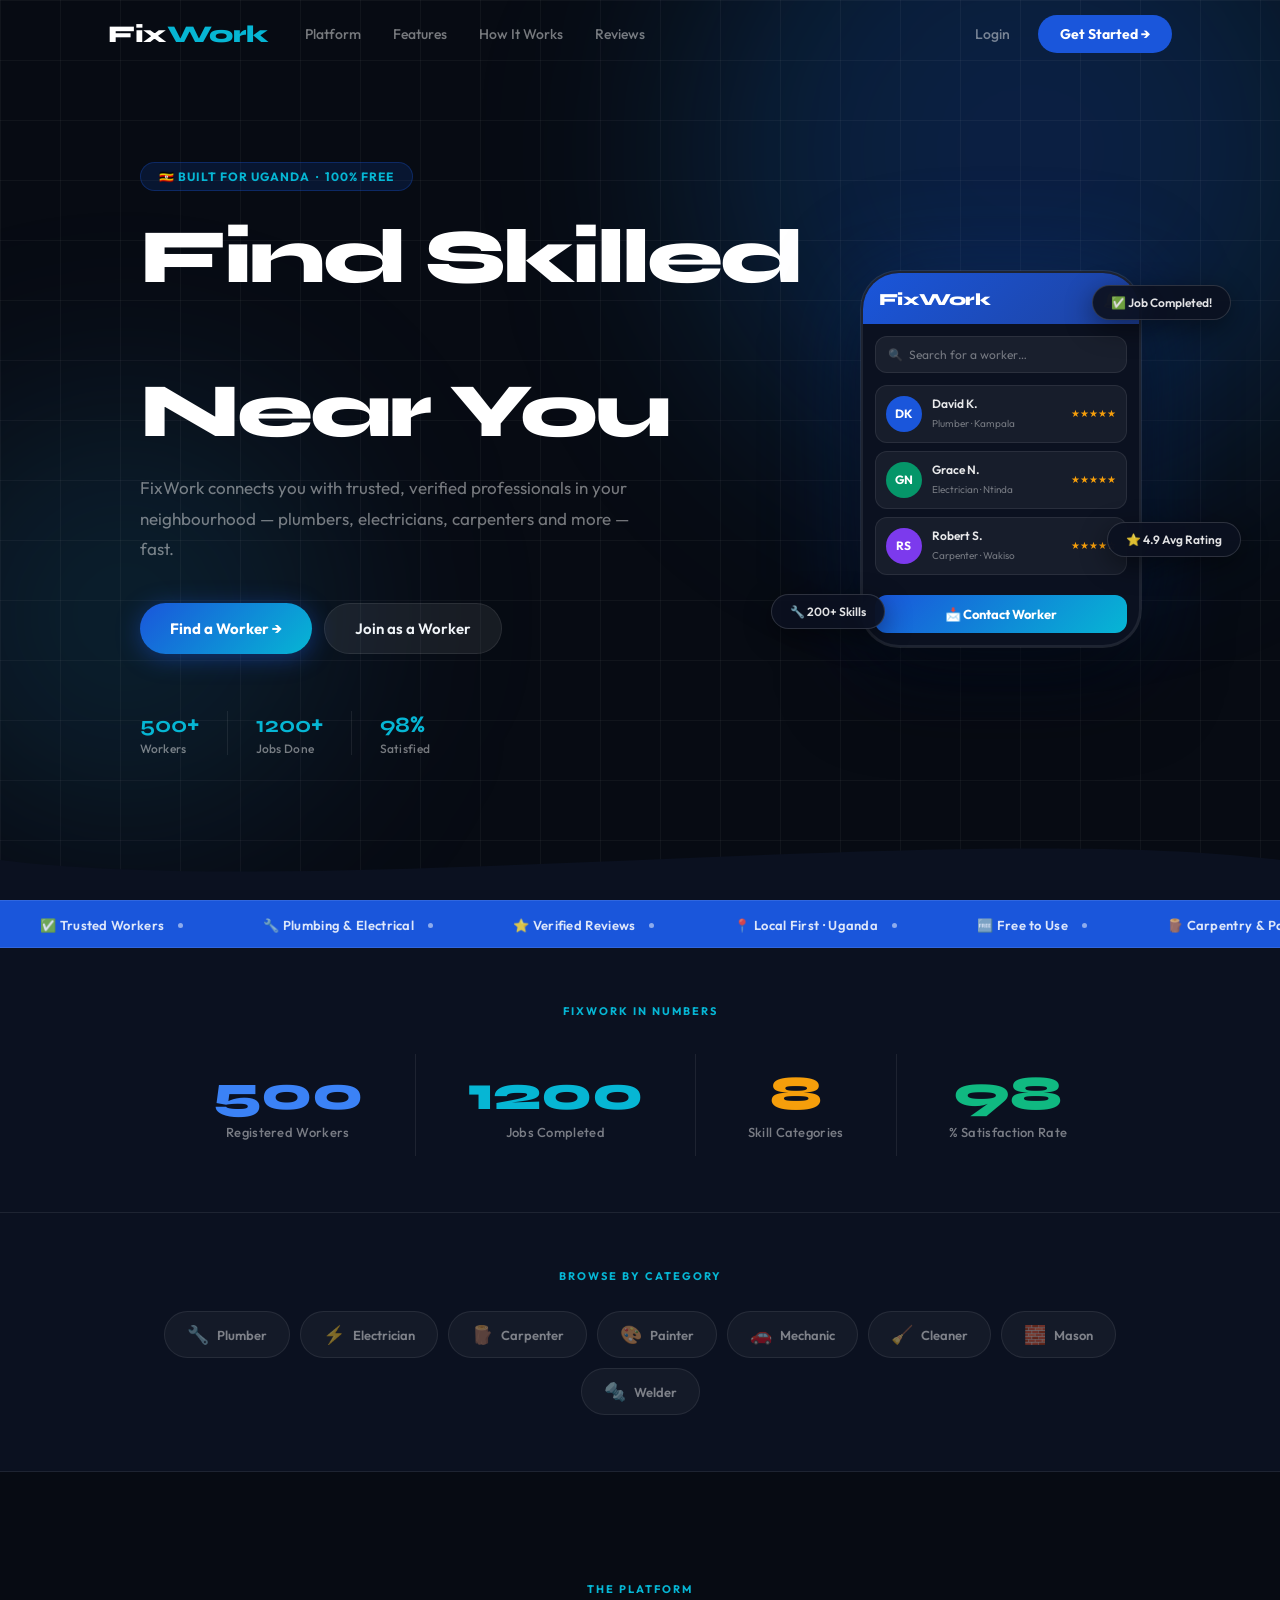
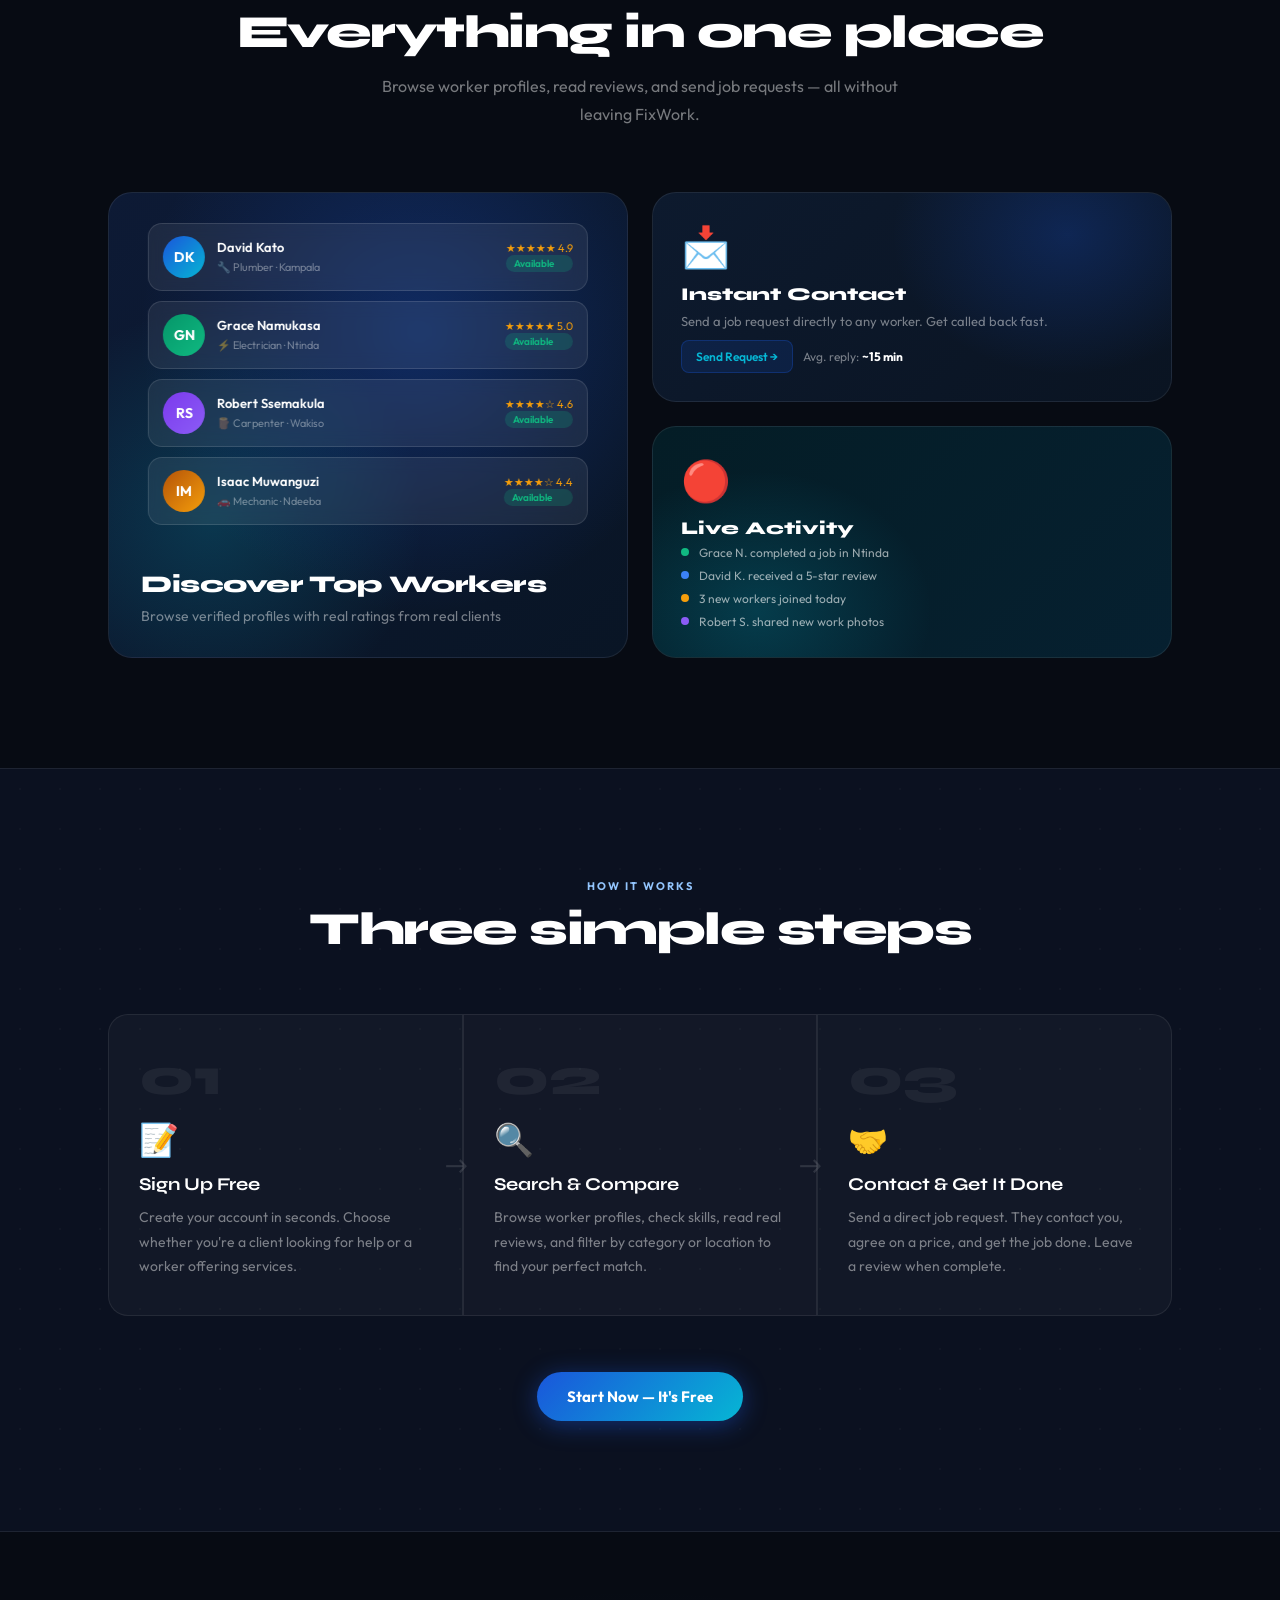
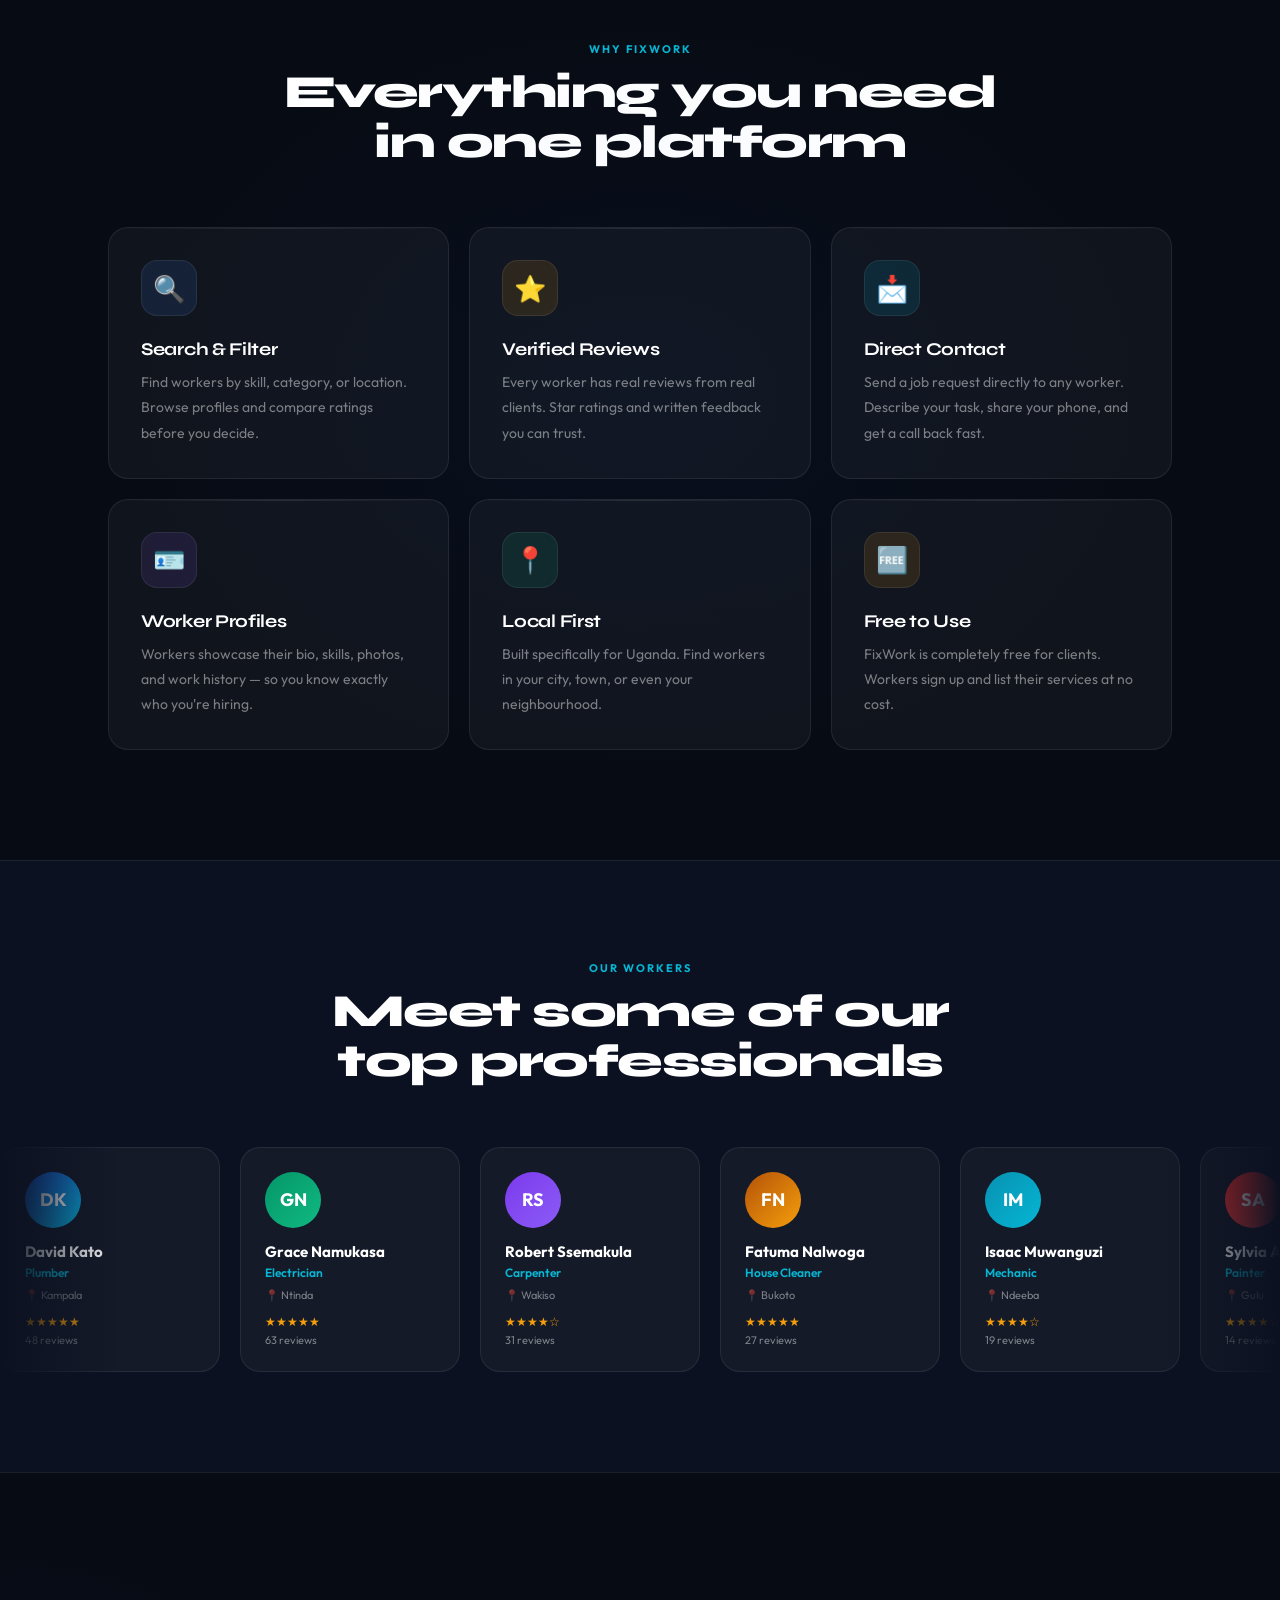
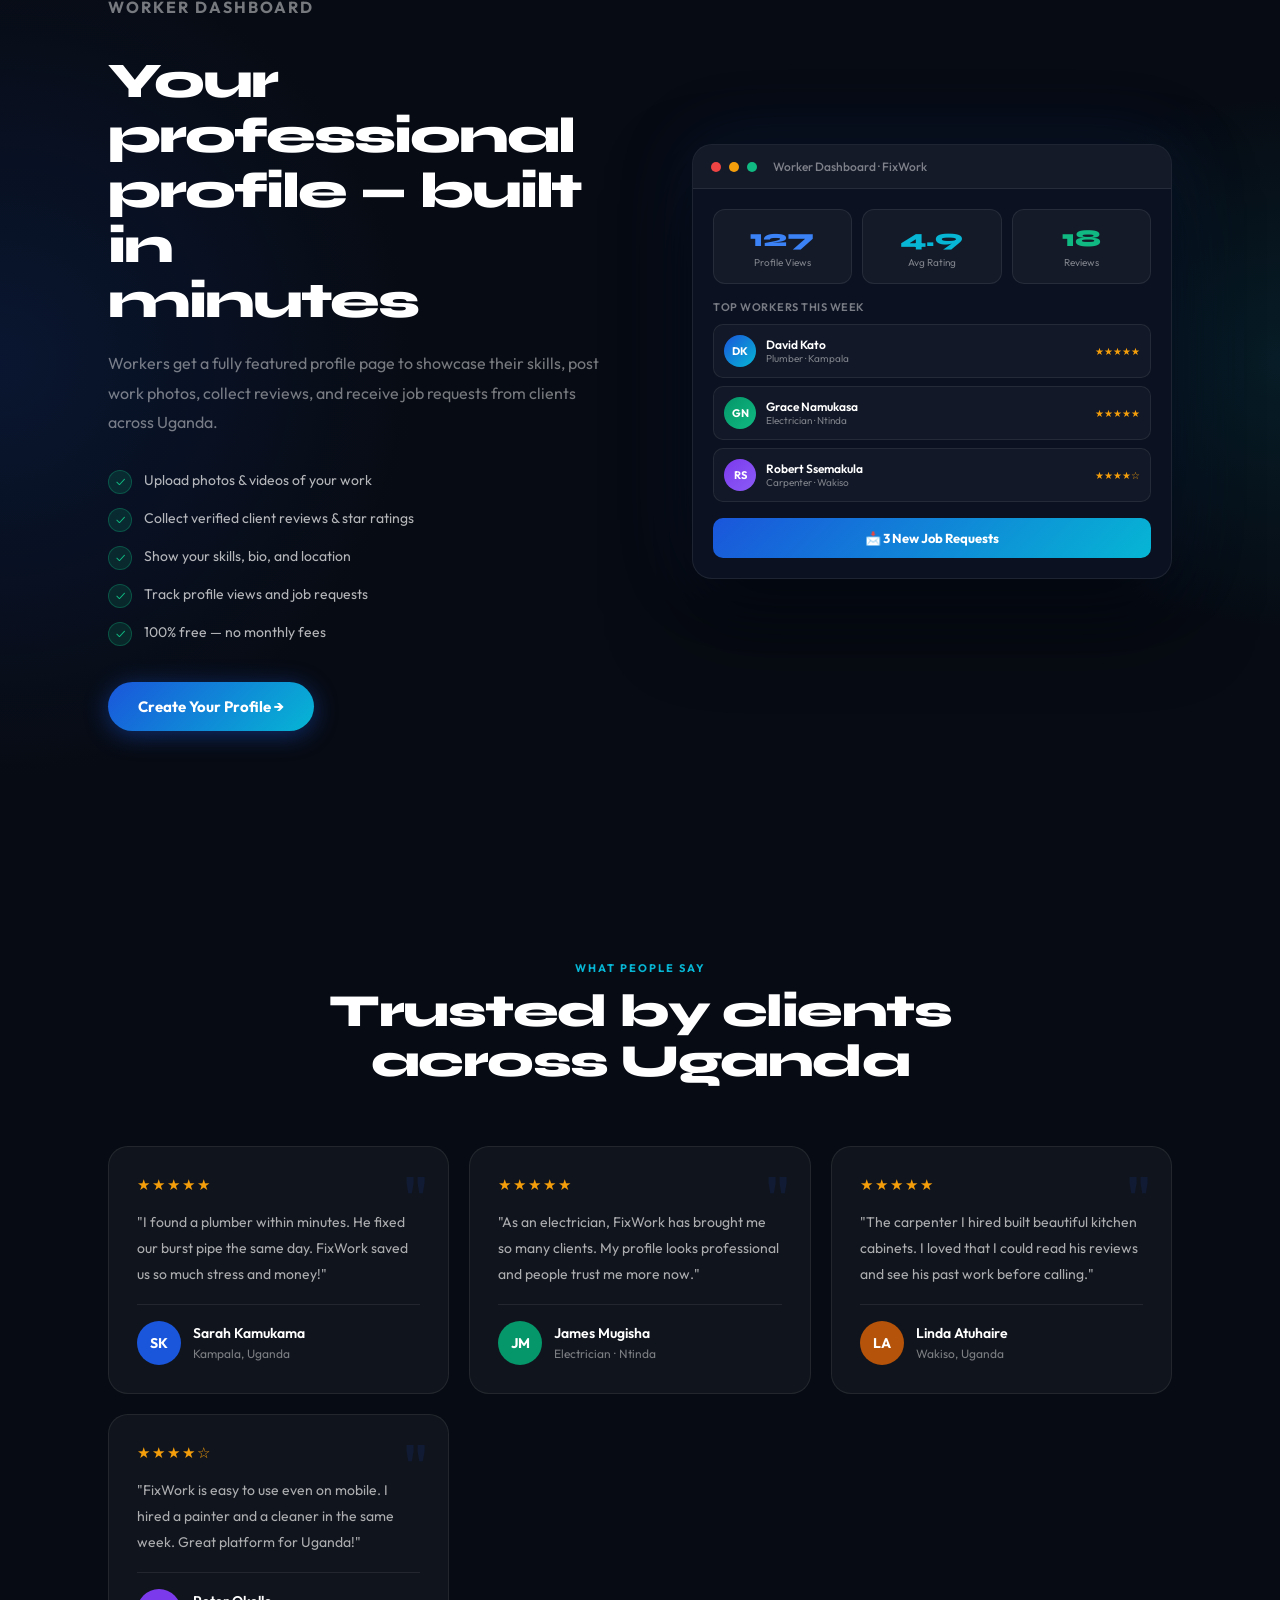
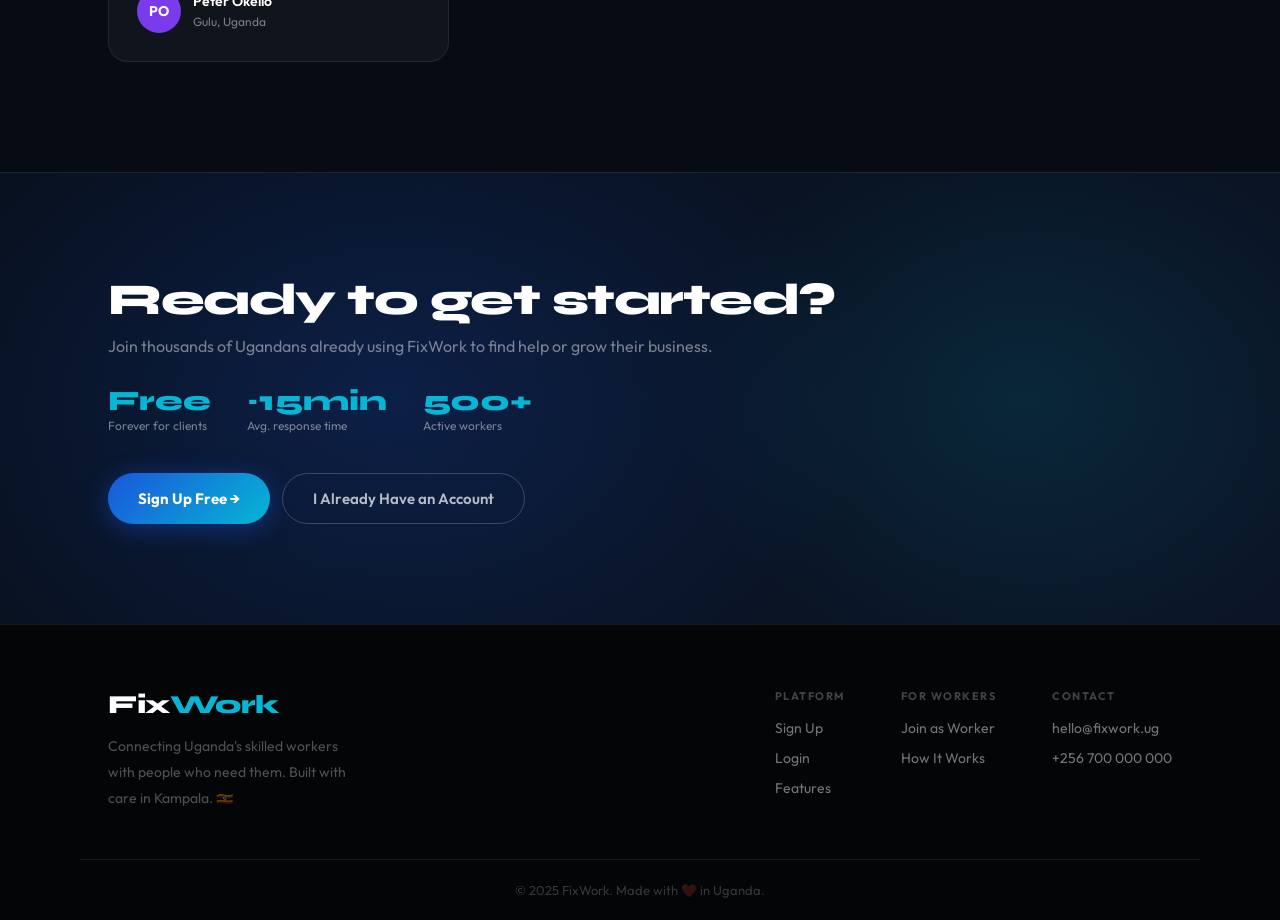
==== index.html @ 78faabe6 "Add files via upload" ====
<!DOCTYPE html>
<html lang="en">
<head>
<meta charset="UTF-8">
<meta name="viewport" content="width=device-width, initial-scale=1.0">
<title>FixWork – Find Trusted Workers Near You</title>
<link href="https://fonts.googleapis.com/css2?family=Syne:wght@400;600;700;800&family=Outfit:wght@300;400;500;600;700;800&display=swap" rel="stylesheet">
<style>
/* ── RESET & BASE ── */
*, *::before, *::after { margin:0; padding:0; box-sizing:border-box; }

:root {
  --blue:    #1a56db;
  --blue-lt: #3b82f6;
  --accent:  #06b6d4;
  --gold:    #f59e0b;
  --green:   #10b981;
  --bg:      #070b13;
  --bg2:     #0b1120;
  --card:    rgba(255,255,255,0.04);
  --border:  rgba(255,255,255,0.08);
  --text:    #f1f5f9;
  --muted:   rgba(255,255,255,0.45);
}

html { scroll-behavior: smooth; }
body { font-family: 'Outfit', sans-serif; background: var(--bg); color: var(--text); overflow-x: hidden; }
a { text-decoration: none; color: inherit; }
.container { max-width: 1120px; margin: 0 auto; padding: 0 28px; }

/* ── BUTTONS ── */
.btn-primary {
  display: inline-flex; align-items: center; gap: 8px;
  background: linear-gradient(135deg, var(--blue), var(--accent));
  color: white; padding: 15px 30px; border-radius: 50px;
  font-weight: 700; font-size: 15px; transition: 0.3s cubic-bezier(0.16,1,0.3,1);
  box-shadow: 0 4px 24px rgba(26,86,219,0.45); position: relative; overflow: hidden;
}
.btn-primary:hover { transform: translateY(-3px); box-shadow: 0 14px 36px rgba(26,86,219,0.55); }
.btn-secondary {
  display: inline-flex; align-items: center; gap: 8px;
  background: rgba(255,255,255,0.07); color: var(--text);
  padding: 15px 30px; border-radius: 50px; font-weight: 600; font-size: 15px;
  border: 1px solid var(--border); transition: 0.3s; backdrop-filter: blur(8px);
}
.btn-secondary:hover { background: rgba(255,255,255,0.12); transform: translateY(-2px); }
.btn-ghost { display: inline-flex; align-items: center; color: var(--muted); padding: 10px 20px; border-radius: 50px; font-weight: 500; font-size: 14px; transition: 0.2s; }
.btn-ghost:hover { color: var(--text); background: rgba(255,255,255,0.06); }
.btn-solid { display: inline-flex; align-items: center; background: var(--blue); color: white; padding: 10px 22px; border-radius: 50px; font-weight: 700; font-size: 14px; transition: 0.2s; }
.btn-solid:hover { background: #1e429f; transform: translateY(-1px); }
.btn-ghost-white { display: inline-flex; align-items: center; color: rgba(255,255,255,0.7); padding: 15px 30px; border-radius: 50px; font-weight: 600; font-size: 15px; border: 1.5px solid rgba(255,255,255,0.2); transition: 0.3s; }
.btn-ghost-white:hover { background: rgba(255,255,255,0.08); color: white; }

/* ── NAV ── */
.nav {
  position: fixed; top: 0; left: 0; right: 0; z-index: 999;
  transition: background 0.4s, border-color 0.4s, box-shadow 0.4s;
  border-bottom: 1px solid transparent;
}
.nav.scrolled {
  background: rgba(7,11,19,0.94); backdrop-filter: blur(20px);
  border-color: var(--border); box-shadow: 0 4px 32px rgba(0,0,0,0.5);
}
.nav-inner {
  max-width: 1120px; margin: 0 auto; padding: 0 28px;
  height: 68px; display: flex; align-items: center; gap: 36px;
}
.nav-logo { font-family: 'Syne', sans-serif; font-size: 24px; font-weight: 800; color: white; flex-shrink: 0; letter-spacing: -0.5px; }
.nav-logo span { color: var(--accent); }
.nav-links { display: flex; gap: 32px; flex: 1; }
.nav-links a { font-size: 14px; font-weight: 500; color: var(--muted); transition: color 0.2s; }
.nav-links a:hover { color: white; }
.nav-actions { display: flex; align-items: center; gap: 8px; }
.hamburger { display: none; background: none; border: none; font-size: 22px; cursor: pointer; margin-left: auto; color: var(--text); }
.mobile-menu { display: none; flex-direction: column; padding: 16px 28px 24px; gap: 14px; background: rgba(7,11,19,0.98); backdrop-filter: blur(20px); border-top: 1px solid var(--border); }
.mobile-menu.open { display: flex; }
.mobile-menu a { font-size: 15px; font-weight: 500; color: var(--muted); transition: color 0.2s; }
.mobile-menu a:hover { color: white; }
@media (max-width: 768px) { .nav-links, .nav-actions { display: none; } .hamburger { display: block; } }

/* ── HERO ── */
.hero {
  min-height: 100vh; background: var(--bg);
  display: flex; flex-direction: column; justify-content: center;
  position: relative; overflow: hidden; padding-top: 68px;
}
.hero-bg { position: absolute; inset: 0; pointer-events: none; }
.blob { position: absolute; border-radius: 50%; filter: blur(100px); }
.blob-1 { width: 700px; height: 700px; background: radial-gradient(circle, rgba(26,86,219,0.28), rgba(6,182,212,0.12)); top: -200px; right: -100px; animation: blobFloat 10s ease-in-out infinite; }
.blob-2 { width: 450px; height: 450px; background: radial-gradient(circle, rgba(6,182,212,0.16), rgba(139,92,246,0.08)); bottom: 60px; left: -100px; animation: blobFloat 13s ease-in-out infinite reverse; }
@keyframes blobFloat { 0%,100%{transform:translate(0,0) scale(1)} 33%{transform:translate(20px,-30px) scale(1.05)} 66%{transform:translate(-15px,15px) scale(0.97)} }

/* Animated grid */
.hero-grid {
  position: absolute; inset: 0;
  background-image: linear-gradient(rgba(255,255,255,0.04) 1px, transparent 1px), linear-gradient(90deg, rgba(255,255,255,0.04) 1px, transparent 1px);
  background-size: 60px 60px;
  animation: gridScroll 20s linear infinite;
}
@keyframes gridScroll { from{background-position:0 0} to{background-position:60px 60px} }

.hero-inner {
  position: relative; z-index: 1;
  max-width: 1120px; margin: 0 auto;
  padding: 80px 28px 130px;
  display: flex; align-items: center; gap: 60px;
}
.hero-text { flex: 1; min-width: 0; }

.hero-badge {
  display: inline-flex; align-items: center; gap: 8px;
  background: rgba(26,86,219,0.15); border: 1px solid rgba(26,86,219,0.3);
  border-radius: 50px; padding: 6px 18px;
  font-size: 12px; font-weight: 700; color: var(--accent);
  margin-bottom: 28px; letter-spacing: 1px; text-transform: uppercase;
  animation: fadeSlideUp 0.6s ease both;
}
.hero-title {
  font-family: 'Syne', sans-serif;
  font-size: clamp(46px, 6vw, 80px);
  font-weight: 800; line-height: 1.0; letter-spacing: -3px;
  color: white; margin-bottom: 24px;
  animation: fadeSlideUp 0.6s ease 0.1s both;
}
.highlight {
  color: transparent;
  background: linear-gradient(135deg, var(--blue-lt), var(--accent));
  -webkit-background-clip: text; background-clip: text;
}
/* Typewriter word cycle */
.type-cycle { display: inline-block; min-width: 280px; }
.type-cycle .word { display: none; }
.type-cycle .word.active { display: inline; }

.hero-desc {
  font-size: 17px; color: var(--muted); line-height: 1.8;
  max-width: 500px; margin-bottom: 38px; font-weight: 400;
  animation: fadeSlideUp 0.6s ease 0.2s both;
}
.hero-btns { display: flex; gap: 12px; flex-wrap: wrap; margin-bottom: 56px; animation: fadeSlideUp 0.6s ease 0.3s both; }
.hero-stats { display: flex; align-items: center; gap: 28px; animation: fadeSlideUp 0.6s ease 0.4s both; }
.stat { text-align: left; }
.stat-num { font-family: 'Syne', sans-serif; font-size: 32px; font-weight: 800; color: white; line-height: 1; }
.stat span { font-size: 22px; font-weight: 700; color: var(--accent); }
.stat p { font-size: 12px; color: var(--muted); font-weight: 500; margin-top: 3px; letter-spacing: 0.3px; }
.stat-div { width: 1px; height: 44px; background: var(--border); }

/* ── PHONE MOCKUP ── */
.hero-visual { flex-shrink: 0; display: flex; justify-content: center; position: relative; animation: fadeSlideUp 0.8s ease 0.2s both; }
.phone-mockup { position: relative; animation: phoneFloat 6s ease-in-out infinite; }
@keyframes phoneFloat { 0%,100%{transform:translateY(0) rotate(0.5deg)} 50%{transform:translateY(-18px) rotate(-0.5deg)} }
.phone-screen {
  width: 280px; background: #0b1120; border-radius: 38px;
  box-shadow: 0 0 0 1px rgba(255,255,255,0.1), 0 40px 80px rgba(0,0,0,0.6), 0 0 100px rgba(26,86,219,0.25);
  overflow: hidden; border: 2px solid rgba(255,255,255,0.08);
}
.phone-topbar { background: linear-gradient(135deg, var(--blue), #1e429f); padding: 16px 16px 14px; display: flex; justify-content: space-between; align-items: center; }
.phone-logo { color: white; font-family: 'Syne', sans-serif; font-weight: 800; font-size: 17px; letter-spacing: -0.5px; }
.phone-notif { font-size: 16px; }
.phone-search { margin: 12px; background: rgba(255,255,255,0.06); border: 1px solid rgba(255,255,255,0.08); border-radius: 12px; padding: 10px 12px; font-size: 12px; color: rgba(255,255,255,0.4); display: flex; align-items: center; gap: 6px; }
.phone-cards { padding: 0 12px 8px; display: flex; flex-direction: column; gap: 8px; }
.phone-card { background: rgba(255,255,255,0.05); border: 1px solid rgba(255,255,255,0.08); border-radius: 12px; padding: 10px; display: flex; align-items: center; gap: 10px; }
.phone-avatar { width: 36px; height: 36px; border-radius: 50%; display: flex; align-items: center; justify-content: center; color: white; font-size: 12px; font-weight: 700; flex-shrink: 0; }
.phone-info { flex: 1; min-width: 0; }
.phone-info strong { display: block; font-size: 12px; font-weight: 600; color: rgba(255,255,255,0.9); }
.phone-info span { font-size: 10px; color: rgba(255,255,255,0.4); }
.phone-stars { font-size: 10px; color: var(--gold); flex-shrink: 0; }
.phone-cta { margin: 12px; background: linear-gradient(135deg, var(--blue), var(--accent)); color: white; text-align: center; padding: 11px; border-radius: 12px; font-size: 13px; font-weight: 700; }

/* Floating badges */
.float-badge { position: absolute; background: rgba(11,17,32,0.92); border: 1px solid rgba(255,255,255,0.14); backdrop-filter: blur(12px); border-radius: 50px; padding: 9px 18px; font-size: 12px; font-weight: 600; color: rgba(255,255,255,0.88); box-shadow: 0 8px 28px rgba(0,0,0,0.45); white-space: nowrap; }
.float-badge-1 { top: 14px; right: -90px; animation: badgePop 4s ease-in-out infinite; }
.float-badge-2 { bottom: 90px; right: -100px; animation: badgePop 4s ease-in-out infinite 1.3s; }
.float-badge-3 { bottom: 18px; left: -90px; animation: badgePop 4s ease-in-out infinite 2.6s; }
@keyframes badgePop { 0%,100%{transform:scale(1) translateY(0)} 50%{transform:scale(1.06) translateY(-4px)} }

.hero-wave { position: absolute; bottom: 0; left: 0; right: 0; line-height: 0; }
.hero-wave svg { width: 100%; height: 80px; display: block; }

@keyframes fadeSlideUp { from{opacity:0;transform:translateY(28px)} to{opacity:1;transform:translateY(0)} }

/* ── SCROLL TICKER ── */
.ticker-wrap {
  background: var(--blue); overflow: hidden;
  padding: 13px 0; white-space: nowrap;
  border-top: 1px solid rgba(255,255,255,0.1);
  border-bottom: 1px solid rgba(255,255,255,0.1);
}
.ticker-inner { display: inline-flex; animation: tickerScroll 30s linear infinite; }
.ticker-item {
  display: inline-flex; align-items: center; gap: 14px;
  padding: 0 40px; font-size: 13px; font-weight: 600;
  color: rgba(255,255,255,0.85); letter-spacing: 0.3px;
}
.ticker-dot { width: 5px; height: 5px; background: rgba(255,255,255,0.5); border-radius: 50%; }
@keyframes tickerScroll { from{transform:translateX(0)} to{transform:translateX(-50%)} }

/* ── SOCIAL PROOF / TRUST BAR ── */
.trust-bar {
  background: var(--bg2); padding: 56px 0;
  border-bottom: 1px solid var(--border);
}
.trust-bar .section-label { text-align: center; margin-bottom: 36px; }
.trust-numbers {
  display: flex; justify-content: center; flex-wrap: wrap;
  gap: 0;
}
.trust-num-item {
  text-align: center; padding: 16px 52px;
  border-right: 1px solid var(--border);
}
.trust-num-item:last-child { border-right: none; }
.trust-big { font-family: 'Syne', sans-serif; font-size: 48px; font-weight: 800; line-height: 1; }
.trust-big.blue { color: var(--blue-lt); }
.trust-big.cyan { color: var(--accent); }
.trust-big.gold { color: var(--gold); }
.trust-big.green { color: var(--green); }
.trust-label { font-size: 13px; color: var(--muted); font-weight: 500; margin-top: 6px; letter-spacing: 0.3px; }

/* ── CATEGORIES ── */
.categories { background: var(--bg2); padding: 56px 0; border-bottom: 1px solid var(--border); }
.categories .section-label { text-align: center; margin-bottom: 28px; }
.cat-grid { display: flex; justify-content: center; flex-wrap: wrap; gap: 10px; }
.cat-item {
  display: flex; align-items: center; gap: 8px;
  background: var(--card); border: 1px solid var(--border); border-radius: 50px;
  padding: 11px 22px; font-size: 13px; font-weight: 600;
  cursor: pointer; color: var(--muted); transition: 0.25s;
}
.cat-item:hover { border-color: var(--accent); color: var(--accent); background: rgba(6,182,212,0.08); transform: translateY(-2px); }
.cat-icon { font-size: 18px; }

/* ── VISUAL SHOWCASE ── */
.showcase {
  padding: 110px 0; background: var(--bg); position: relative; overflow: hidden;
}
.showcase-grid {
  display: grid; grid-template-columns: 1fr 1fr; gap: 24px;
  margin-top: 64px;
}
.showcase-main {
  grid-row: span 2;
  border-radius: 24px; overflow: hidden; position: relative;
  background: linear-gradient(135deg, #0d1a35 0%, #091525 100%);
  border: 1px solid var(--border); min-height: 460px;
  display: flex; flex-direction: column; justify-content: flex-end;
  padding: 32px;
  transition: transform 0.4s, box-shadow 0.4s;
}
.showcase-main:hover { transform: scale(1.01); box-shadow: 0 32px 80px rgba(0,0,0,0.5); }
.showcase-main .bg-visual {
  position: absolute; inset: 0;
  background:
    radial-gradient(ellipse 400px 400px at 60% 30%, rgba(26,86,219,0.3) 0%, transparent 70%),
    radial-gradient(ellipse 300px 300px at 20% 70%, rgba(6,182,212,0.2) 0%, transparent 70%);
}
.showcase-worker-cards {
  position: absolute; top: 30px; left: 50%; transform: translateX(-50%);
  display: flex; flex-direction: column; gap: 10px; width: 85%;
}
.sw-card {
  background: rgba(255,255,255,0.07); border: 1px solid rgba(255,255,255,0.12);
  border-radius: 14px; padding: 12px 14px; display: flex; align-items: center; gap: 12px;
  backdrop-filter: blur(8px); transition: 0.3s;
}
.sw-card:hover { background: rgba(255,255,255,0.12); transform: translateX(4px); }
.sw-av {
  width: 42px; height: 42px; border-radius: 50%;
  display: flex; align-items: center; justify-content: center;
  font-weight: 700; font-size: 14px; color: white; flex-shrink: 0;
}
.sw-info { flex: 1; }
.sw-info strong { display: block; font-size: 13px; font-weight: 600; color: white; }
.sw-info span { font-size: 11px; color: rgba(255,255,255,0.4); }
.sw-rating { font-size: 11px; color: var(--gold); white-space: nowrap; }
.sw-badge { font-size: 10px; background: rgba(16,185,129,0.2); color: var(--green); border-radius: 20px; padding: 2px 8px; font-weight: 600; }
.showcase-label {
  position: relative; z-index: 2;
}
.showcase-label h3 { font-family: 'Syne', sans-serif; font-size: 24px; font-weight: 800; color: white; margin-bottom: 8px; letter-spacing: -0.5px; }
.showcase-label p { font-size: 14px; color: var(--muted); }

.showcase-small {
  border-radius: 24px; overflow: hidden; position: relative;
  border: 1px solid var(--border); padding: 28px;
  display: flex; flex-direction: column; justify-content: space-between;
  min-height: 210px; transition: transform 0.4s, box-shadow 0.4s;
}
.showcase-small:hover { transform: scale(1.01); box-shadow: 0 24px 60px rgba(0,0,0,0.4); }
.sc-dark { background: linear-gradient(135deg, #0d1a2e, #0a1422); }
.sc-teal { background: linear-gradient(135deg, #041d26, #062030); }
.sc-accent { position: absolute; inset: 0; pointer-events: none; }
.sc-icon { font-size: 40px; margin-bottom: 12px; }
.sc-title { font-family: 'Syne', sans-serif; font-size: 18px; font-weight: 800; color: white; margin-bottom: 6px; }
.sc-sub { font-size: 13px; color: var(--muted); line-height: 1.6; }
.sc-stat { font-family: 'Syne', sans-serif; font-size: 36px; font-weight: 800; color: var(--accent); }
.sc-stat-label { font-size: 12px; color: var(--muted); }

/* Mini activity feed */
.mini-feed { display: flex; flex-direction: column; gap: 8px; }
.mini-feed-item { display: flex; align-items: center; gap: 10px; font-size: 12px; color: rgba(255,255,255,0.6); }
.mini-feed-dot { width: 8px; height: 8px; border-radius: 50%; flex-shrink: 0; }

/* ── HOW IT WORKS - Visual ── */
.how {
  background: var(--bg2); padding: 110px 0; position: relative;
  overflow: hidden; border-top: 1px solid var(--border); border-bottom: 1px solid var(--border);
}
.how-bg { position: absolute; inset: 0; background-image: radial-gradient(circle, rgba(255,255,255,0.025) 1px, transparent 1px); background-size: 40px 40px; }
.how-inner { position: relative; z-index: 1; }
.steps { display: flex; align-items: stretch; gap: 0; margin-bottom: 56px; }
.step {
  background: rgba(255,255,255,0.03); border: 1px solid var(--border); border-radius: 0;
  padding: 36px 30px; flex: 1; min-width: 200px;
  transition: transform 0.3s, background 0.3s; position: relative; overflow: hidden;
}
.step:first-child { border-radius: 20px 0 0 20px; }
.step:last-child { border-radius: 0 20px 20px 0; }
.step::before { content: ''; position: absolute; top: 0; left: 0; right: 0; height: 3px; background: linear-gradient(90deg, var(--blue), var(--accent)); opacity: 0; transition: opacity 0.3s; }
.step:hover { background: rgba(255,255,255,0.06); transform: translateY(-5px); }
.step:hover::before { opacity: 1; }
.step-num { font-family: 'Syne', sans-serif; font-size: 52px; font-weight: 800; color: rgba(255,255,255,0.06); margin-bottom: 16px; line-height: 1; }
.step-icon { font-size: 32px; margin-bottom: 14px; }
.step-body h3 { font-size: 18px; color: white; margin-bottom: 10px; font-family: 'Syne', sans-serif; font-weight: 700; }
.step-body p { font-size: 14px; color: var(--muted); line-height: 1.75; }
.step-connector { width: 0; position: relative; display: flex; align-items: center; z-index: 2; }
.step-connector::after { content: '→'; position: absolute; left: -18px; font-size: 28px; color: rgba(255,255,255,0.12); font-family: 'Syne', sans-serif; }
.how-cta { text-align: center; }

/* ── FEATURES ── */
.features { padding: 110px 0; background: var(--bg); position: relative; }
.features::before { content: ''; position: absolute; inset: 0; background: radial-gradient(ellipse 800px 600px at 50% 50%, rgba(26,86,219,0.05) 0%, transparent 70%); pointer-events: none; }
.features-grid { display: grid; grid-template-columns: repeat(auto-fill, minmax(310px, 1fr)); gap: 20px; }
.feature-card {
  background: var(--card); border: 1px solid var(--border);
  border-radius: 20px; padding: 32px;
  transition: transform 0.35s cubic-bezier(0.16,1,0.3,1), box-shadow 0.35s, border-color 0.35s;
  position: relative; overflow: hidden;
}
.feature-card::before { content: ''; position: absolute; top: 0; left: 0; right: 0; height: 1px; background: linear-gradient(90deg, transparent, rgba(255,255,255,0.1), transparent); }
.feature-card:hover { transform: translateY(-8px); box-shadow: 0 24px 56px rgba(0,0,0,0.35); border-color: rgba(26,86,219,0.4); }
.feature-icon { width: 56px; height: 56px; border-radius: 16px; display: flex; align-items: center; justify-content: center; font-size: 26px; margin-bottom: 22px; border: 1px solid rgba(255,255,255,0.08); }
.feature-card h3 { font-size: 18px; font-weight: 700; margin-bottom: 10px; color: white; font-family: 'Syne', sans-serif; letter-spacing: -0.3px; }
.feature-card p { font-size: 14px; color: var(--muted); line-height: 1.8; }

/* ── WORKER SHOWCASE STRIP ── */
.workers-strip { padding: 100px 0; background: var(--bg2); overflow: hidden; border-top: 1px solid var(--border); }
.workers-carousel { margin-top: 52px; overflow: hidden; position: relative; }
.workers-carousel::before, .workers-carousel::after {
  content: ''; position: absolute; top: 0; bottom: 0; width: 120px; z-index: 2; pointer-events: none;
}
.workers-carousel::before { left: 0; background: linear-gradient(90deg, var(--bg2), transparent); }
.workers-carousel::after  { right: 0; background: linear-gradient(-90deg, var(--bg2), transparent); }
.workers-track { display: flex; gap: 20px; animation: carouselScroll 32s linear infinite; width: max-content; }
.workers-track:hover { animation-play-state: paused; }
@keyframes carouselScroll { from{transform:translateX(0)} to{transform:translateX(-50%)} }
.wc-card {
  background: rgba(255,255,255,0.04); border: 1px solid var(--border);
  border-radius: 20px; padding: 24px; width: 220px; flex-shrink: 0;
  transition: transform 0.3s, border-color 0.3s, background 0.3s;
  cursor: pointer;
}
.wc-card:hover { transform: translateY(-6px); border-color: rgba(26,86,219,0.4); background: rgba(26,86,219,0.06); }
.wc-av { width: 56px; height: 56px; border-radius: 50%; display: flex; align-items: center; justify-content: center; color: white; font-size: 18px; font-weight: 700; margin-bottom: 14px; }
.wc-name { font-size: 15px; font-weight: 700; color: white; margin-bottom: 4px; }
.wc-role { font-size: 12px; color: var(--accent); font-weight: 600; margin-bottom: 8px; }
.wc-loc { font-size: 11px; color: var(--muted); margin-bottom: 12px; }
.wc-stars { font-size: 12px; color: var(--gold); margin-bottom: 4px; }
.wc-reviews { font-size: 11px; color: var(--muted); }

/* ── TESTIMONIALS ── */
.testimonials { padding: 110px 0; background: var(--bg); }
.testi-grid { display: grid; grid-template-columns: repeat(auto-fill, minmax(270px, 1fr)); gap: 20px; }
.testi-card {
  background: var(--card); border: 1px solid var(--border); border-radius: 20px;
  padding: 28px; transition: transform 0.3s, box-shadow 0.3s;
  display: flex; flex-direction: column; gap: 16px; position: relative; overflow: hidden;
}
.testi-card::before { content: '"'; position: absolute; top: 16px; right: 20px; font-family: 'Syne', sans-serif; font-size: 80px; color: rgba(26,86,219,0.12); line-height: 1; }
.testi-card:hover { transform: translateY(-6px); box-shadow: 0 24px 52px rgba(0,0,0,0.35); }
.testi-stars { color: var(--gold); font-size: 15px; letter-spacing: 2px; }
.testi-text { font-size: 14px; color: rgba(255,255,255,0.65); line-height: 1.85; flex: 1; }
.testi-author { display: flex; align-items: center; gap: 12px; padding-top: 16px; border-top: 1px solid var(--border); }
.testi-avatar { width: 44px; height: 44px; border-radius: 50%; display: flex; align-items: center; justify-content: center; color: white; font-size: 14px; font-weight: 700; flex-shrink: 0; }
.testi-author strong { display: block; font-size: 14px; font-weight: 600; color: white; }
.testi-author span { font-size: 12px; color: var(--muted); }

/* ── VIDEO / IMMERSIVE SECTION ── */
.immersive {
  position: relative; padding: 120px 0; background: var(--bg);
  border-top: 1px solid var(--border); overflow: hidden;
}
.immersive-bg {
  position: absolute; inset: 0;
  background:
    radial-gradient(ellipse 600px 600px at 0% 50%, rgba(26,86,219,0.15) 0%, transparent 70%),
    radial-gradient(ellipse 400px 400px at 100% 50%, rgba(6,182,212,0.1) 0%, transparent 70%);
  pointer-events: none;
}
.immersive-inner { position: relative; z-index: 1; display: flex; align-items: center; gap: 80px; }
.immersive-text { flex: 1; }
.immersive-text h2 { font-family: 'Syne', sans-serif; font-size: clamp(32px, 4vw, 50px); font-weight: 800; letter-spacing: -2px; color: white; line-height: 1.1; margin-bottom: 20px; }
.immersive-text p { font-size: 16px; color: var(--muted); line-height: 1.85; margin-bottom: 32px; }
.immersive-checklist { display: flex; flex-direction: column; gap: 14px; margin-bottom: 36px; }
.check-item { display: flex; align-items: flex-start; gap: 12px; font-size: 14px; color: rgba(255,255,255,0.7); line-height: 1.5; }
.check-icon { width: 24px; height: 24px; border-radius: 50%; background: rgba(16,185,129,0.15); border: 1px solid rgba(16,185,129,0.3); display: flex; align-items: center; justify-content: center; flex-shrink: 0; font-size: 12px; color: var(--green); margin-top: 0px; }
.immersive-visual { flex-shrink: 0; width: 480px; }
.dashboard-mockup {
  background: #0b1120; border: 1px solid var(--border);
  border-radius: 20px; overflow: hidden;
  box-shadow: 0 40px 80px rgba(0,0,0,0.6), 0 0 80px rgba(26,86,219,0.15);
}
.dash-topbar { background: rgba(255,255,255,0.04); border-bottom: 1px solid var(--border); padding: 14px 18px; display: flex; align-items: center; gap: 8px; }
.dash-dot { width: 10px; height: 10px; border-radius: 50%; }
.dash-dot.red { background: #ef4444; }
.dash-dot.yellow { background: #f59e0b; }
.dash-dot.green { background: #10b981; }
.dash-title { font-size: 12px; color: var(--muted); margin-left: 8px; font-weight: 500; }
.dash-body { padding: 20px; }
.dash-stats { display: grid; grid-template-columns: 1fr 1fr 1fr; gap: 10px; margin-bottom: 16px; }
.dash-stat { background: rgba(255,255,255,0.04); border: 1px solid var(--border); border-radius: 12px; padding: 14px; text-align: center; }
.dash-stat .num { font-family: 'Syne', sans-serif; font-size: 24px; font-weight: 800; }
.dash-stat .num.b { color: var(--blue-lt); }
.dash-stat .num.c { color: var(--accent); }
.dash-stat .num.g { color: var(--green); }
.dash-stat .lbl { font-size: 10px; color: var(--muted); margin-top: 3px; }
.dash-workers-label { font-size: 11px; color: var(--muted); margin-bottom: 10px; font-weight: 600; text-transform: uppercase; letter-spacing: 0.5px; }
.dash-worker-row { display: flex; align-items: center; gap: 10px; padding: 10px; background: rgba(255,255,255,0.03); border-radius: 10px; margin-bottom: 8px; border: 1px solid var(--border); }
.dash-wr-av { width: 32px; height: 32px; border-radius: 50%; display: flex; align-items: center; justify-content: center; font-size: 11px; font-weight: 700; color: white; flex-shrink: 0; }
.dash-wr-name { font-size: 12px; font-weight: 600; color: white; }
.dash-wr-role { font-size: 10px; color: var(--muted); }
.dash-wr-stars { font-size: 10px; color: var(--gold); margin-left: auto; }

/* ── CTA BANNER ── */
.cta-banner { background: linear-gradient(135deg, #07101e, #0b1527); padding: 100px 0; position: relative; overflow: hidden; border-top: 1px solid var(--border); }
.cta-bg { position: absolute; inset: 0; background: radial-gradient(ellipse 700px 500px at 30% 50%, rgba(26,86,219,0.2) 0%, transparent 70%), radial-gradient(ellipse 500px 400px at 80% 50%, rgba(6,182,212,0.12) 0%, transparent 70%); pointer-events: none; }
.cta-inner { display: flex; align-items: center; justify-content: space-between; gap: 40px; flex-wrap: wrap; position: relative; z-index: 1; }
.cta-text h2 { font-family: 'Syne', sans-serif; font-size: clamp(30px, 4vw, 44px); color: white; margin-bottom: 10px; font-weight: 800; letter-spacing: -1.5px; }
.cta-text p { font-size: 16px; color: var(--muted); }
.cta-btns { display: flex; gap: 12px; flex-wrap: wrap; }

/* Animated counter */
.cta-mini-stats { display: flex; gap: 36px; margin-top: 28px; }
.cta-mini-stat .num { font-family: 'Syne', sans-serif; font-size: 28px; font-weight: 800; color: var(--accent); }
.cta-mini-stat .lbl { font-size: 12px; color: var(--muted); }

/* ── FOOTER ── */
.footer { background: #030507; padding: 64px 0 0; border-top: 1px solid var(--border); }
.footer-inner { display: flex; gap: 64px; flex-wrap: wrap; padding-bottom: 48px; border-bottom: 1px solid var(--border); }
.footer-brand { flex: 1.5; min-width: 200px; }
.footer-logo { font-family: 'Syne', sans-serif; font-size: 26px; font-weight: 800; color: white; margin-bottom: 14px; letter-spacing: -0.5px; }
.footer-logo span { color: var(--accent); }
.footer-brand p { font-size: 14px; color: rgba(255,255,255,0.3); line-height: 1.85; max-width: 250px; }
.footer-links { display: flex; gap: 56px; flex-wrap: wrap; }
.footer-col { display: flex; flex-direction: column; gap: 12px; }
.footer-col h4 { font-size: 11px; font-weight: 700; text-transform: uppercase; letter-spacing: 1.5px; color: rgba(255,255,255,0.25); margin-bottom: 4px; }
.footer-col a { font-size: 14px; color: rgba(255,255,255,0.45); transition: color 0.2s; }
.footer-col a:hover { color: white; }
.footer-bottom { text-align: center; padding: 22px; font-size: 13px; color: rgba(255,255,255,0.2); }

/* ── SECTION LABELS ── */
.section-label { font-size: 11px; font-weight: 700; text-transform: uppercase; letter-spacing: 2px; color: var(--accent); margin-bottom: 12px; }
.section-title { font-family: 'Syne', sans-serif; font-size: clamp(30px, 4vw, 46px); font-weight: 800; line-height: 1.08; letter-spacing: -1.5px; color: white; }
.section-head { text-align: center; margin-bottom: 60px; }

/* ── REVEAL ── */
.reveal { opacity: 0; transform: translateY(36px); transition: opacity 0.7s ease, transform 0.7s ease; }
.reveal.visible { opacity: 1; transform: translateY(0); }

/* ── RESPONSIVE ── */
@media (max-width: 1050px) {
  .immersive-inner { flex-direction: column; }
  .immersive-visual { width: 100%; }
  .showcase-grid { grid-template-columns: 1fr; }
  .showcase-main { grid-row: auto; }
}
@media (max-width: 900px) {
  .hero-inner { flex-direction: column; text-align: center; padding: 80px 28px 130px; }
  .hero-desc { margin: 0 auto 36px; }
  .hero-btns { justify-content: center; }
  .hero-stats { justify-content: center; }
  .hero-visual { margin-top: 24px; }
  .float-badge-1 { right: -24px; top: 10px; font-size: 11px; }
  .float-badge-2 { right: -24px; }
  .float-badge-3 { left: -24px; }
  .steps { flex-direction: column; }
  .step:first-child { border-radius: 20px 20px 0 0; }
  .step:last-child { border-radius: 0 0 20px 20px; }
  .step-connector { display: none; }
  .cta-inner { text-align: center; justify-content: center; }
  .trust-numbers { flex-wrap: wrap; gap: 0; }
  .trust-num-item { padding: 16px 28px; }
}
@media (max-width: 600px) {
  .hero-title { letter-spacing: -1px; }
  .phone-mockup { transform: scale(0.88); transform-origin: center top; }
  .float-badge { display: none; }
  .footer-inner { flex-direction: column; gap: 36px; }
  .footer-links { gap: 28px; }
  .trust-num-item { border-right: none; border-bottom: 1px solid var(--border); padding: 20px 24px; }
}
</style>
</head>
<body>

<!-- NAV -->
<nav class="nav" id="navbar">
  <div class="nav-inner">
    <div class="nav-logo">Fix<span>Work</span></div>
    <div class="nav-links">
      <a href="#showcase">Platform</a>
      <a href="#features">Features</a>
      <a href="#how">How It Works</a>
      <a href="#testimonials">Reviews</a>
    </div>
    <div class="nav-actions">
      <a href="login.html" class="btn-ghost">Login</a>
      <a href="signup.html" class="btn-solid">Get Started →</a>
    </div>
    <button class="hamburger" id="hamburger" onclick="toggleMenu()">&#9776;</button>
  </div>
  <div class="mobile-menu" id="mobileMenu">
    <a href="#showcase" onclick="toggleMenu()">Platform</a>
    <a href="#features" onclick="toggleMenu()">Features</a>
    <a href="#how" onclick="toggleMenu()">How It Works</a>
    <a href="#testimonials" onclick="toggleMenu()">Reviews</a>
    <a href="login.html" class="btn-ghost">Login</a>
    <a href="signup.html" class="btn-solid">Get Started</a>
  </div>
</nav>

<!-- HERO -->
<section class="hero">
  <div class="hero-bg">
    <div class="blob blob-1"></div>
    <div class="blob blob-2"></div>
    <div class="hero-grid"></div>
  </div>
  <div class="hero-inner">
    <div class="hero-text">
      <div class="hero-badge">🇺🇬 Built for Uganda &nbsp;·&nbsp; 100% Free</div>
      <h1 class="hero-title">
        Find Skilled<br>
        <span class="highlight">
          <span class="type-cycle" id="typeCycle">
            <span class="word active">Workers</span>
            <span class="word">Plumbers</span>
            <span class="word">Electricians</span>
            <span class="word">Carpenters</span>
            <span class="word">Mechanics</span>
          </span>
        </span><br>
        Near You
      </h1>
      <p class="hero-desc">
        FixWork connects you with trusted, verified professionals in your
        neighbourhood — plumbers, electricians, carpenters and more — fast.
      </p>
      <div class="hero-btns">
        <a href="signup.html" class="btn-primary">Find a Worker →</a>
        <a href="signup.html?role=worker" class="btn-secondary">Join as a Worker</a>
      </div>
      <div class="hero-stats">
        <div class="stat"><span class="stat-num count-up" data-target="500">0</span><span>+</span><p>Workers</p></div>
        <div class="stat-div"></div>
        <div class="stat"><span class="stat-num count-up" data-target="1200">0</span><span>+</span><p>Jobs Done</p></div>
        <div class="stat-div"></div>
        <div class="stat"><span class="stat-num count-up" data-target="98">0</span><span>%</span><p>Satisfied</p></div>
      </div>
    </div>
    <div class="hero-visual">
      <div class="phone-mockup">
        <div class="phone-screen">
          <div class="phone-topbar">
            <span class="phone-logo">FixWork</span>
            <span class="phone-notif">🔔</span>
          </div>
          <div class="phone-search">
            <span>🔍</span> Search for a worker…
          </div>
          <div class="phone-cards">
            <div class="phone-card">
              <div class="phone-avatar" style="background:#1a56db;">DK</div>
              <div class="phone-info">
                <strong>David K.</strong>
                <span>Plumber · Kampala</span>
              </div>
              <div class="phone-stars">★★★★★</div>
            </div>
            <div class="phone-card">
              <div class="phone-avatar" style="background:#059669;">GN</div>
              <div class="phone-info">
                <strong>Grace N.</strong>
                <span>Electrician · Ntinda</span>
              </div>
              <div class="phone-stars">★★★★★</div>
            </div>
            <div class="phone-card">
              <div class="phone-avatar" style="background:#7c3aed;">RS</div>
              <div class="phone-info">
                <strong>Robert S.</strong>
                <span>Carpenter · Wakiso</span>
              </div>
              <div class="phone-stars">★★★★☆</div>
            </div>
          </div>
          <div class="phone-cta">📩 Contact Worker</div>
        </div>
        <div class="float-badge float-badge-1">✅ Job Completed!</div>
        <div class="float-badge float-badge-2">⭐ 4.9 Avg Rating</div>
        <div class="float-badge float-badge-3">🔧 200+ Skills</div>
      </div>
    </div>
  </div>
  <div class="hero-wave">
    <svg viewBox="0 0 1440 80" preserveAspectRatio="none" xmlns="http://www.w3.org/2000/svg">
      <path d="M0,40 C360,80 1080,0 1440,40 L1440,80 L0,80 Z" fill="#0b1120"/>
    </svg>
  </div>
</section>

<!-- SCROLL TICKER -->
<div class="ticker-wrap">
  <div class="ticker-inner" id="ticker">
    <span class="ticker-item">✅ Trusted Workers <span class="ticker-dot"></span></span>
    <span class="ticker-item">🔧 Plumbing & Electrical <span class="ticker-dot"></span></span>
    <span class="ticker-item">⭐ Verified Reviews <span class="ticker-dot"></span></span>
    <span class="ticker-item">📍 Local First · Uganda <span class="ticker-dot"></span></span>
    <span class="ticker-item">🆓 Free to Use <span class="ticker-dot"></span></span>
    <span class="ticker-item">🪵 Carpentry & Painting <span class="ticker-dot"></span></span>
    <span class="ticker-item">🚗 Auto Mechanics <span class="ticker-dot"></span></span>
    <span class="ticker-item">🧹 House Cleaning <span class="ticker-dot"></span></span>
    <span class="ticker-item">📩 Direct Contact <span class="ticker-dot"></span></span>
    <span class="ticker-item">✅ Trusted Workers <span class="ticker-dot"></span></span>
    <span class="ticker-item">🔧 Plumbing & Electrical <span class="ticker-dot"></span></span>
    <span class="ticker-item">⭐ Verified Reviews <span class="ticker-dot"></span></span>
    <span class="ticker-item">📍 Local First · Uganda <span class="ticker-dot"></span></span>
    <span class="ticker-item">🆓 Free to Use <span class="ticker-dot"></span></span>
    <span class="ticker-item">🪵 Carpentry & Painting <span class="ticker-dot"></span></span>
    <span class="ticker-item">🚗 Auto Mechanics <span class="ticker-dot"></span></span>
    <span class="ticker-item">🧹 House Cleaning <span class="ticker-dot"></span></span>
    <span class="ticker-item">📩 Direct Contact <span class="ticker-dot"></span></span>
  </div>
</div>

<!-- TRUST BAR -->
<div class="trust-bar">
  <div class="container">
    <p class="section-label" style="text-align:center;">FixWork in Numbers</p>
    <div class="trust-numbers">
      <div class="trust-num-item reveal">
        <div class="trust-big blue count-up" data-target="500">0</div>
        <div class="trust-label">Registered Workers</div>
      </div>
      <div class="trust-num-item reveal">
        <div class="trust-big cyan count-up" data-target="1200">0</div>
        <div class="trust-label">Jobs Completed</div>
      </div>
      <div class="trust-num-item reveal">
        <div class="trust-big gold count-up" data-target="8">0</div>
        <div class="trust-label">Skill Categories</div>
      </div>
      <div class="trust-num-item reveal">
        <div class="trust-big green count-up" data-target="98">0</div>
        <div class="trust-label">% Satisfaction Rate</div>
      </div>
    </div>
  </div>
</div>

<!-- CATEGORIES -->
<div class="categories">
  <div class="container">
    <p class="section-label" style="text-align:center;">Browse by Category</p>
    <div class="cat-grid">
      <div class="cat-item"><div class="cat-icon">🔧</div><span>Plumber</span></div>
      <div class="cat-item"><div class="cat-icon">⚡</div><span>Electrician</span></div>
      <div class="cat-item"><div class="cat-icon">🪵</div><span>Carpenter</span></div>
      <div class="cat-item"><div class="cat-icon">🎨</div><span>Painter</span></div>
      <div class="cat-item"><div class="cat-icon">🚗</div><span>Mechanic</span></div>
      <div class="cat-item"><div class="cat-icon">🧹</div><span>Cleaner</span></div>
      <div class="cat-item"><div class="cat-icon">🧱</div><span>Mason</span></div>
      <div class="cat-item"><div class="cat-icon">🔩</div><span>Welder</span></div>
    </div>
  </div>
</div>

<!-- VISUAL SHOWCASE -->
<section class="showcase" id="showcase">
  <div class="container">
    <div class="section-head">
      <p class="section-label">The Platform</p>
      <h2 class="section-title">Everything in one place</h2>
      <p style="color:var(--muted);font-size:16px;margin-top:14px;max-width:520px;margin-left:auto;margin-right:auto;line-height:1.75;">Browse worker profiles, read reviews, and send job requests — all without leaving FixWork.</p>
    </div>
    <div class="showcase-grid">

      <!-- Main card: worker listings -->
      <div class="showcase-main reveal">
        <div class="bg-visual"></div>
        <div class="showcase-worker-cards">
          <div class="sw-card">
            <div class="sw-av" style="background:linear-gradient(135deg,#1a56db,#06b6d4);">DK</div>
            <div class="sw-info">
              <strong>David Kato</strong>
              <span>🔧 Plumber · Kampala</span>
            </div>
            <div>
              <div class="sw-rating">★★★★★ 4.9</div>
              <div class="sw-badge">Available</div>
            </div>
          </div>
          <div class="sw-card">
            <div class="sw-av" style="background:linear-gradient(135deg,#059669,#10b981);">GN</div>
            <div class="sw-info">
              <strong>Grace Namukasa</strong>
              <span>⚡ Electrician · Ntinda</span>
            </div>
            <div>
              <div class="sw-rating">★★★★★ 5.0</div>
              <div class="sw-badge">Available</div>
            </div>
          </div>
          <div class="sw-card">
            <div class="sw-av" style="background:linear-gradient(135deg,#7c3aed,#8b5cf6);">RS</div>
            <div class="sw-info">
              <strong>Robert Ssemakula</strong>
              <span>🪵 Carpenter · Wakiso</span>
            </div>
            <div>
              <div class="sw-rating">★★★★☆ 4.6</div>
              <div class="sw-badge">Available</div>
            </div>
          </div>
          <div class="sw-card">
            <div class="sw-av" style="background:linear-gradient(135deg,#b45309,#f59e0b);">IM</div>
            <div class="sw-info">
              <strong>Isaac Muwanguzi</strong>
              <span>🚗 Mechanic · Ndeeba</span>
            </div>
            <div>
              <div class="sw-rating">★★★★☆ 4.4</div>
              <div class="sw-badge">Available</div>
            </div>
          </div>
        </div>
        <div class="showcase-label">
          <h3>Discover Top Workers</h3>
          <p>Browse verified profiles with real ratings from real clients</p>
        </div>
      </div>

      <!-- Small card: Instant Contact -->
      <div class="showcase-small sc-dark reveal" style="animation-delay:0.1s">
        <div style="position:absolute;inset:0;background:radial-gradient(ellipse 250px 200px at 80% 20%, rgba(26,86,219,0.25) 0%, transparent 70%);"></div>
        <div style="position:relative;z-index:1;">
          <div class="sc-icon">📩</div>
          <div class="sc-title">Instant Contact</div>
          <div class="sc-sub">Send a job request directly to any worker. Get called back fast.</div>
        </div>
        <div style="position:relative;z-index:1;display:flex;align-items:center;gap:10px;">
          <div style="background:rgba(26,86,219,0.15);border:1px solid rgba(26,86,219,0.3);border-radius:8px;padding:8px 14px;font-size:12px;color:var(--accent);font-weight:600;">Send Request →</div>
          <div style="font-size:12px;color:var(--muted);">Avg. reply: <strong style="color:white;">~15 min</strong></div>
        </div>
      </div>

      <!-- Small card: Live activity -->
      <div class="showcase-small sc-teal reveal" style="animation-delay:0.15s">
        <div style="position:absolute;inset:0;background:radial-gradient(ellipse 250px 200px at 20% 80%, rgba(6,182,212,0.2) 0%, transparent 70%);"></div>
        <div style="position:relative;z-index:1;">
          <div class="sc-icon">🔴</div>
          <div class="sc-title">Live Activity</div>
        </div>
        <div class="mini-feed" style="position:relative;z-index:1;">
          <div class="mini-feed-item"><div class="mini-feed-dot" style="background:#10b981;"></div>Grace N. completed a job in Ntinda</div>
          <div class="mini-feed-item"><div class="mini-feed-dot" style="background:#3b82f6;"></div>David K. received a 5-star review</div>
          <div class="mini-feed-item"><div class="mini-feed-dot" style="background:#f59e0b;"></div>3 new workers joined today</div>
          <div class="mini-feed-item"><div class="mini-feed-dot" style="background:#8b5cf6;"></div>Robert S. shared new work photos</div>
        </div>
      </div>

    </div>
  </div>
</section>

<!-- HOW IT WORKS -->
<section class="how" id="how">
  <div class="how-bg"></div>
  <div class="container how-inner">
    <div class="section-head">
      <p class="section-label" style="color:#93c5fd;">How It Works</p>
      <h2 class="section-title" style="color:white;">Three simple steps</h2>
    </div>
    <div class="steps">
      <div class="step reveal">
        <div class="step-num">01</div>
        <div class="step-icon">📝</div>
        <div class="step-body">
          <h3>Sign Up Free</h3>
          <p>Create your account in seconds. Choose whether you're a client looking for help or a worker offering services.</p>
        </div>
      </div>
      <div class="step-connector"></div>
      <div class="step reveal" style="animation-delay:0.1s">
        <div class="step-num">02</div>
        <div class="step-icon">🔍</div>
        <div class="step-body">
          <h3>Search & Compare</h3>
          <p>Browse worker profiles, check skills, read real reviews, and filter by category or location to find your perfect match.</p>
        </div>
      </div>
      <div class="step-connector"></div>
      <div class="step reveal" style="animation-delay:0.2s">
        <div class="step-num">03</div>
        <div class="step-icon">🤝</div>
        <div class="step-body">
          <h3>Contact & Get It Done</h3>
          <p>Send a direct job request. They contact you, agree on a price, and get the job done. Leave a review when complete.</p>
        </div>
      </div>
    </div>
    <div class="how-cta">
      <a href="signup.html" class="btn-primary">Start Now — It's Free</a>
    </div>
  </div>
</section>

<!-- FEATURES -->
<section class="features" id="features">
  <div class="container">
    <div class="section-head">
      <p class="section-label">Why FixWork</p>
      <h2 class="section-title">Everything you need<br>in one platform</h2>
    </div>
    <div class="features-grid">
      <div class="feature-card reveal">
        <div class="feature-icon" style="background:rgba(59,130,246,0.12);">🔍</div>
        <h3>Search & Filter</h3>
        <p>Find workers by skill, category, or location. Browse profiles and compare ratings before you decide.</p>
      </div>
      <div class="feature-card reveal" style="animation-delay:0.08s">
        <div class="feature-icon" style="background:rgba(245,158,11,0.12);">⭐</div>
        <h3>Verified Reviews</h3>
        <p>Every worker has real reviews from real clients. Star ratings and written feedback you can trust.</p>
      </div>
      <div class="feature-card reveal" style="animation-delay:0.16s">
        <div class="feature-icon" style="background:rgba(6,182,212,0.12);">📩</div>
        <h3>Direct Contact</h3>
        <p>Send a job request directly to any worker. Describe your task, share your phone, and get a call back fast.</p>
      </div>
      <div class="feature-card reveal" style="animation-delay:0.24s">
        <div class="feature-icon" style="background:rgba(139,92,246,0.12);">🪪</div>
        <h3>Worker Profiles</h3>
        <p>Workers showcase their bio, skills, photos, and work history — so you know exactly who you're hiring.</p>
      </div>
      <div class="feature-card reveal" style="animation-delay:0.32s">
        <div class="feature-icon" style="background:rgba(16,185,129,0.12);">📍</div>
        <h3>Local First</h3>
        <p>Built specifically for Uganda. Find workers in your city, town, or even your neighbourhood.</p>
      </div>
      <div class="feature-card reveal" style="animation-delay:0.40s">
        <div class="feature-icon" style="background:rgba(245,158,11,0.12);">🆓</div>
        <h3>Free to Use</h3>
        <p>FixWork is completely free for clients. Workers sign up and list their services at no cost.</p>
      </div>
    </div>
  </div>
</section>

<!-- WORKER CAROUSEL STRIP -->
<section class="workers-strip" id="workers">
  <div class="container">
    <div class="section-head">
      <p class="section-label">Our Workers</p>
      <h2 class="section-title">Meet some of our<br>top professionals</h2>
    </div>
  </div>
  <div class="workers-carousel">
    <div class="workers-track" id="workersTrack">
      <!-- Cards duplicated for seamless loop -->
      <div class="wc-card"><div class="wc-av" style="background:linear-gradient(135deg,#1a56db,#06b6d4);">DK</div><div class="wc-name">David Kato</div><div class="wc-role">Plumber</div><div class="wc-loc">📍 Kampala</div><div class="wc-stars">★★★★★</div><div class="wc-reviews">48 reviews</div></div>
      <div class="wc-card"><div class="wc-av" style="background:linear-gradient(135deg,#059669,#10b981);">GN</div><div class="wc-name">Grace Namukasa</div><div class="wc-role">Electrician</div><div class="wc-loc">📍 Ntinda</div><div class="wc-stars">★★★★★</div><div class="wc-reviews">63 reviews</div></div>
      <div class="wc-card"><div class="wc-av" style="background:linear-gradient(135deg,#7c3aed,#8b5cf6);">RS</div><div class="wc-name">Robert Ssemakula</div><div class="wc-role">Carpenter</div><div class="wc-loc">📍 Wakiso</div><div class="wc-stars">★★★★☆</div><div class="wc-reviews">31 reviews</div></div>
      <div class="wc-card"><div class="wc-av" style="background:linear-gradient(135deg,#b45309,#f59e0b);">FN</div><div class="wc-name">Fatuma Nalwoga</div><div class="wc-role">House Cleaner</div><div class="wc-loc">📍 Bukoto</div><div class="wc-stars">★★★★★</div><div class="wc-reviews">27 reviews</div></div>
      <div class="wc-card"><div class="wc-av" style="background:linear-gradient(135deg,#0891b2,#06b6d4);">IM</div><div class="wc-name">Isaac Muwanguzi</div><div class="wc-role">Mechanic</div><div class="wc-loc">📍 Ndeeba</div><div class="wc-stars">★★★★☆</div><div class="wc-reviews">19 reviews</div></div>
      <div class="wc-card"><div class="wc-av" style="background:linear-gradient(135deg,#dc2626,#ef4444);">SA</div><div class="wc-name">Sylvia Apio</div><div class="wc-role">Painter</div><div class="wc-loc">📍 Gulu</div><div class="wc-stars">★★★★☆</div><div class="wc-reviews">14 reviews</div></div>
      <div class="wc-card"><div class="wc-av" style="background:linear-gradient(135deg,#0d9488,#14b8a6);">JM</div><div class="wc-name">James Mukasa</div><div class="wc-role">Mason</div><div class="wc-loc">📍 Entebbe</div><div class="wc-stars">★★★★★</div><div class="wc-reviews">22 reviews</div></div>
      <div class="wc-card"><div class="wc-av" style="background:linear-gradient(135deg,#9333ea,#a855f7);">AO</div><div class="wc-name">Alice Owino</div><div class="wc-role">Welder</div><div class="wc-loc">📍 Jinja</div><div class="wc-stars">★★★★☆</div><div class="wc-reviews">11 reviews</div></div>
      <!-- Duplicate set for seamless loop -->
      <div class="wc-card"><div class="wc-av" style="background:linear-gradient(135deg,#1a56db,#06b6d4);">DK</div><div class="wc-name">David Kato</div><div class="wc-role">Plumber</div><div class="wc-loc">📍 Kampala</div><div class="wc-stars">★★★★★</div><div class="wc-reviews">48 reviews</div></div>
      <div class="wc-card"><div class="wc-av" style="background:linear-gradient(135deg,#059669,#10b981);">GN</div><div class="wc-name">Grace Namukasa</div><div class="wc-role">Electrician</div><div class="wc-loc">📍 Ntinda</div><div class="wc-stars">★★★★★</div><div class="wc-reviews">63 reviews</div></div>
      <div class="wc-card"><div class="wc-av" style="background:linear-gradient(135deg,#7c3aed,#8b5cf6);">RS</div><div class="wc-name">Robert Ssemakula</div><div class="wc-role">Carpenter</div><div class="wc-loc">📍 Wakiso</div><div class="wc-stars">★★★★☆</div><div class="wc-reviews">31 reviews</div></div>
      <div class="wc-card"><div class="wc-av" style="background:linear-gradient(135deg,#b45309,#f59e0b);">FN</div><div class="wc-name">Fatuma Nalwoga</div><div class="wc-role">House Cleaner</div><div class="wc-loc">📍 Bukoto</div><div class="wc-stars">★★★★★</div><div class="wc-reviews">27 reviews</div></div>
      <div class="wc-card"><div class="wc-av" style="background:linear-gradient(135deg,#0891b2,#06b6d4);">IM</div><div class="wc-name">Isaac Muwanguzi</div><div class="wc-role">Mechanic</div><div class="wc-loc">📍 Ndeeba</div><div class="wc-stars">★★★★☆</div><div class="wc-reviews">19 reviews</div></div>
      <div class="wc-card"><div class="wc-av" style="background:linear-gradient(135deg,#dc2626,#ef4444);">SA</div><div class="wc-name">Sylvia Apio</div><div class="wc-role">Painter</div><div class="wc-loc">📍 Gulu</div><div class="wc-stars">★★★★☆</div><div class="wc-reviews">14 reviews</div></div>
      <div class="wc-card"><div class="wc-av" style="background:linear-gradient(135deg,#0d9488,#14b8a6);">JM</div><div class="wc-name">James Mukasa</div><div class="wc-role">Mason</div><div class="wc-loc">📍 Entebbe</div><div class="wc-stars">★★★★★</div><div class="wc-reviews">22 reviews</div></div>
      <div class="wc-card"><div class="wc-av" style="background:linear-gradient(135deg,#9333ea,#a855f7);">AO</div><div class="wc-name">Alice Owino</div><div class="wc-role">Welder</div><div class="wc-loc">📍 Jinja</div><div class="wc-stars">★★★★☆</div><div class="wc-reviews">11 reviews</div></div>
    </div>
  </div>
</section>

<!-- IMMERSIVE / ADMIN MOCKUP -->
<section class="immersive" id="admin-preview">
  <div class="immersive-bg"></div>
  <div class="container immersive-inner">
    <div class="immersive-text reveal">
      <p class="section-label">Worker Dashboard</p>
      <h2>Your professional<br>profile — built in<br>minutes</h2>
      <p>Workers get a fully featured profile page to showcase their skills, post work photos, collect reviews, and receive job requests from clients across Uganda.</p>
      <div class="immersive-checklist">
        <div class="check-item"><div class="check-icon">✓</div>Upload photos & videos of your work</div>
        <div class="check-item"><div class="check-icon">✓</div>Collect verified client reviews & star ratings</div>
        <div class="check-item"><div class="check-icon">✓</div>Show your skills, bio, and location</div>
        <div class="check-item"><div class="check-icon">✓</div>Track profile views and job requests</div>
        <div class="check-item"><div class="check-icon">✓</div>100% free — no monthly fees</div>
      </div>
      <a href="signup.html?role=worker" class="btn-primary">Create Your Profile →</a>
    </div>
    <div class="immersive-visual reveal" style="animation-delay:0.15s">
      <div class="dashboard-mockup">
        <div class="dash-topbar">
          <div class="dash-dot red"></div>
          <div class="dash-dot yellow"></div>
          <div class="dash-dot green"></div>
          <div class="dash-title">Worker Dashboard · FixWork</div>
        </div>
        <div class="dash-body">
          <div class="dash-stats">
            <div class="dash-stat"><div class="num b">127</div><div class="lbl">Profile Views</div></div>
            <div class="dash-stat"><div class="num c">4.9</div><div class="lbl">Avg Rating</div></div>
            <div class="dash-stat"><div class="num g">18</div><div class="lbl">Reviews</div></div>
          </div>
          <div class="dash-workers-label">Top Workers This Week</div>
          <div class="dash-worker-row">
            <div class="dash-wr-av" style="background:linear-gradient(135deg,#1a56db,#06b6d4);">DK</div>
            <div><div class="dash-wr-name">David Kato</div><div class="dash-wr-role">Plumber · Kampala</div></div>
            <div class="dash-wr-stars">★★★★★</div>
          </div>
          <div class="dash-worker-row">
            <div class="dash-wr-av" style="background:linear-gradient(135deg,#059669,#10b981);">GN</div>
            <div><div class="dash-wr-name">Grace Namukasa</div><div class="dash-wr-role">Electrician · Ntinda</div></div>
            <div class="dash-wr-stars">★★★★★</div>
          </div>
          <div class="dash-worker-row">
            <div class="dash-wr-av" style="background:linear-gradient(135deg,#7c3aed,#8b5cf6);">RS</div>
            <div><div class="dash-wr-name">Robert Ssemakula</div><div class="dash-wr-role">Carpenter · Wakiso</div></div>
            <div class="dash-wr-stars">★★★★☆</div>
          </div>
          <div style="margin-top:16px;background:linear-gradient(135deg,var(--blue),var(--accent));border-radius:10px;padding:12px;text-align:center;font-size:13px;font-weight:700;color:white;">📩 3 New Job Requests</div>
        </div>
      </div>
    </div>
  </div>
</section>

<!-- TESTIMONIALS -->
<section class="testimonials" id="testimonials">
  <div class="container">
    <div class="section-head">
      <p class="section-label">What People Say</p>
      <h2 class="section-title">Trusted by clients<br>across Uganda</h2>
    </div>
    <div class="testi-grid">
      <div class="testi-card reveal">
        <div class="testi-stars">★★★★★</div>
        <p class="testi-text">"I found a plumber within minutes. He fixed our burst pipe the same day. FixWork saved us so much stress and money!"</p>
        <div class="testi-author">
          <div class="testi-avatar" style="background:#1a56db;">SK</div>
          <div><strong>Sarah Kamukama</strong><span>Kampala, Uganda</span></div>
        </div>
      </div>
      <div class="testi-card reveal" style="animation-delay:0.08s">
        <div class="testi-stars">★★★★★</div>
        <p class="testi-text">"As an electrician, FixWork has brought me so many clients. My profile looks professional and people trust me more now."</p>
        <div class="testi-author">
          <div class="testi-avatar" style="background:#059669;">JM</div>
          <div><strong>James Mugisha</strong><span>Electrician · Ntinda</span></div>
        </div>
      </div>
      <div class="testi-card reveal" style="animation-delay:0.16s">
        <div class="testi-stars">★★★★★</div>
        <p class="testi-text">"The carpenter I hired built beautiful kitchen cabinets. I loved that I could read his reviews and see his past work before calling."</p>
        <div class="testi-author">
          <div class="testi-avatar" style="background:#b45309;">LA</div>
          <div><strong>Linda Atuhaire</strong><span>Wakiso, Uganda</span></div>
        </div>
      </div>
      <div class="testi-card reveal" style="animation-delay:0.24s">
        <div class="testi-stars">★★★★☆</div>
        <p class="testi-text">"FixWork is easy to use even on mobile. I hired a painter and a cleaner in the same week. Great platform for Uganda!"</p>
        <div class="testi-author">
          <div class="testi-avatar" style="background:#7c3aed;">PO</div>
          <div><strong>Peter Okello</strong><span>Gulu, Uganda</span></div>
        </div>
      </div>
    </div>
  </div>
</section>

<!-- CTA BANNER -->
<section class="cta-banner">
  <div class="cta-bg"></div>
  <div class="container cta-inner">
    <div class="cta-text reveal">
      <h2>Ready to get started?</h2>
      <p>Join thousands of Ugandans already using FixWork to find help or grow their business.</p>
      <div class="cta-mini-stats">
        <div class="cta-mini-stat"><div class="num">Free</div><div class="lbl">Forever for clients</div></div>
        <div class="cta-mini-stat"><div class="num">~15min</div><div class="lbl">Avg. response time</div></div>
        <div class="cta-mini-stat"><div class="num">500+</div><div class="lbl">Active workers</div></div>
      </div>
    </div>
    <div class="cta-btns reveal" style="animation-delay:0.1s">
      <a href="signup.html" class="btn-primary">Sign Up Free →</a>
      <a href="login.html" class="btn-ghost-white">I Already Have an Account</a>
    </div>
  </div>
</section>

<!-- FOOTER -->
<footer class="footer">
  <div class="container footer-inner">
    <div class="footer-brand">
      <div class="footer-logo">Fix<span>Work</span></div>
      <p>Connecting Uganda's skilled workers with people who need them. Built with care in Kampala. 🇺🇬</p>
    </div>
    <div class="footer-links">
      <div class="footer-col">
        <h4>Platform</h4>
        <a href="signup.html">Sign Up</a>
        <a href="login.html">Login</a>
        <a href="#features">Features</a>
      </div>
      <div class="footer-col">
        <h4>For Workers</h4>
        <a href="signup.html?role=worker">Join as Worker</a>
        <a href="#how">How It Works</a>
      </div>
      <div class="footer-col">
        <h4>Contact</h4>
        <a href="mailto:hello@fixwork.ug">hello@fixwork.ug</a>
        <a href="#">+256 700 000 000</a>
      </div>
    </div>
  </div>
  <div class="footer-bottom">
    <p>© 2025 FixWork. Made with ❤️ in Uganda.</p>
  </div>
</footer>

<script>
// ── NAV SCROLL ──────────────────────────────
window.addEventListener('scroll', function() {
  document.getElementById('navbar').classList.toggle('scrolled', window.scrollY > 40);
});

function toggleMenu() {
  document.getElementById('mobileMenu').classList.toggle('open');
}

// ── REVEAL ON SCROLL ──────────────────────────────
const observer = new IntersectionObserver(function(entries) {
  entries.forEach(function(e) {
    if (e.isIntersecting) {
      e.target.classList.add('visible');
      observer.unobserve(e.target);
    }
  });
}, { threshold: 0.12 });
document.querySelectorAll('.reveal').forEach(function(el) { observer.observe(el); });

// ── COUNT-UP ANIMATION ──────────────────────────────
function animateCountUp(el) {
  const target = parseInt(el.dataset.target);
  const duration = 1600;
  const start = performance.now();
  function step(now) {
    const progress = Math.min((now - start) / duration, 1);
    const ease = 1 - Math.pow(1 - progress, 3);
    el.textContent = Math.floor(ease * target);
    if (progress < 1) requestAnimationFrame(step);
    else el.textContent = target;
  }
  requestAnimationFrame(step);
}

const countObserver = new IntersectionObserver(function(entries) {
  entries.forEach(function(e) {
    if (e.isIntersecting && e.target.dataset.target) {
      animateCountUp(e.target);
      countObserver.unobserve(e.target);
    }
  });
}, { threshold: 0.4 });
document.querySelectorAll('.count-up').forEach(function(el) { countObserver.observe(el); });

// ── TYPEWRITER WORD CYCLE ──────────────────────────────
(function() {
  const words = document.querySelectorAll('#typeCycle .word');
  let idx = 0;
  setInterval(function() {
    words[idx].classList.remove('active');
    idx = (idx + 1) % words.length;
    words[idx].classList.add('active');
  }, 2000);
})();

// Word swap animation
const style = document.createElement('style');
style.textContent = `
  .type-cycle .word {
    display: none; opacity: 0;
    transform: translateY(10px);
    transition: opacity 0.4s, transform 0.4s;
  }
  .type-cycle .word.active {
    display: inline-block; opacity: 1;
    transform: translateY(0);
    animation: wordIn 0.4s cubic-bezier(0.16,1,0.3,1) both;
  }
  @keyframes wordIn {
    from { opacity: 0; transform: translateY(16px); }
    to   { opacity: 1; transform: translateY(0); }
  }
`;
document.head.appendChild(style);

// ── PARALLAX BLOBS (SUBTLE) ──────────────────────────────
document.addEventListener('mousemove', function(e) {
  const x = (e.clientX / window.innerWidth - 0.5) * 18;
  const y = (e.clientY / window.innerHeight - 0.5) * 18;
  const b1 = document.querySelector('.blob-1');
  const b2 = document.querySelector('.blob-2');
  if (b1) b1.style.transform = 'translate(' + x + 'px, ' + y + 'px)';
  if (b2) b2.style.transform = 'translate(' + (-x * 0.5) + 'px, ' + (-y * 0.5) + 'px)';
});
</script>
</body>
</html>
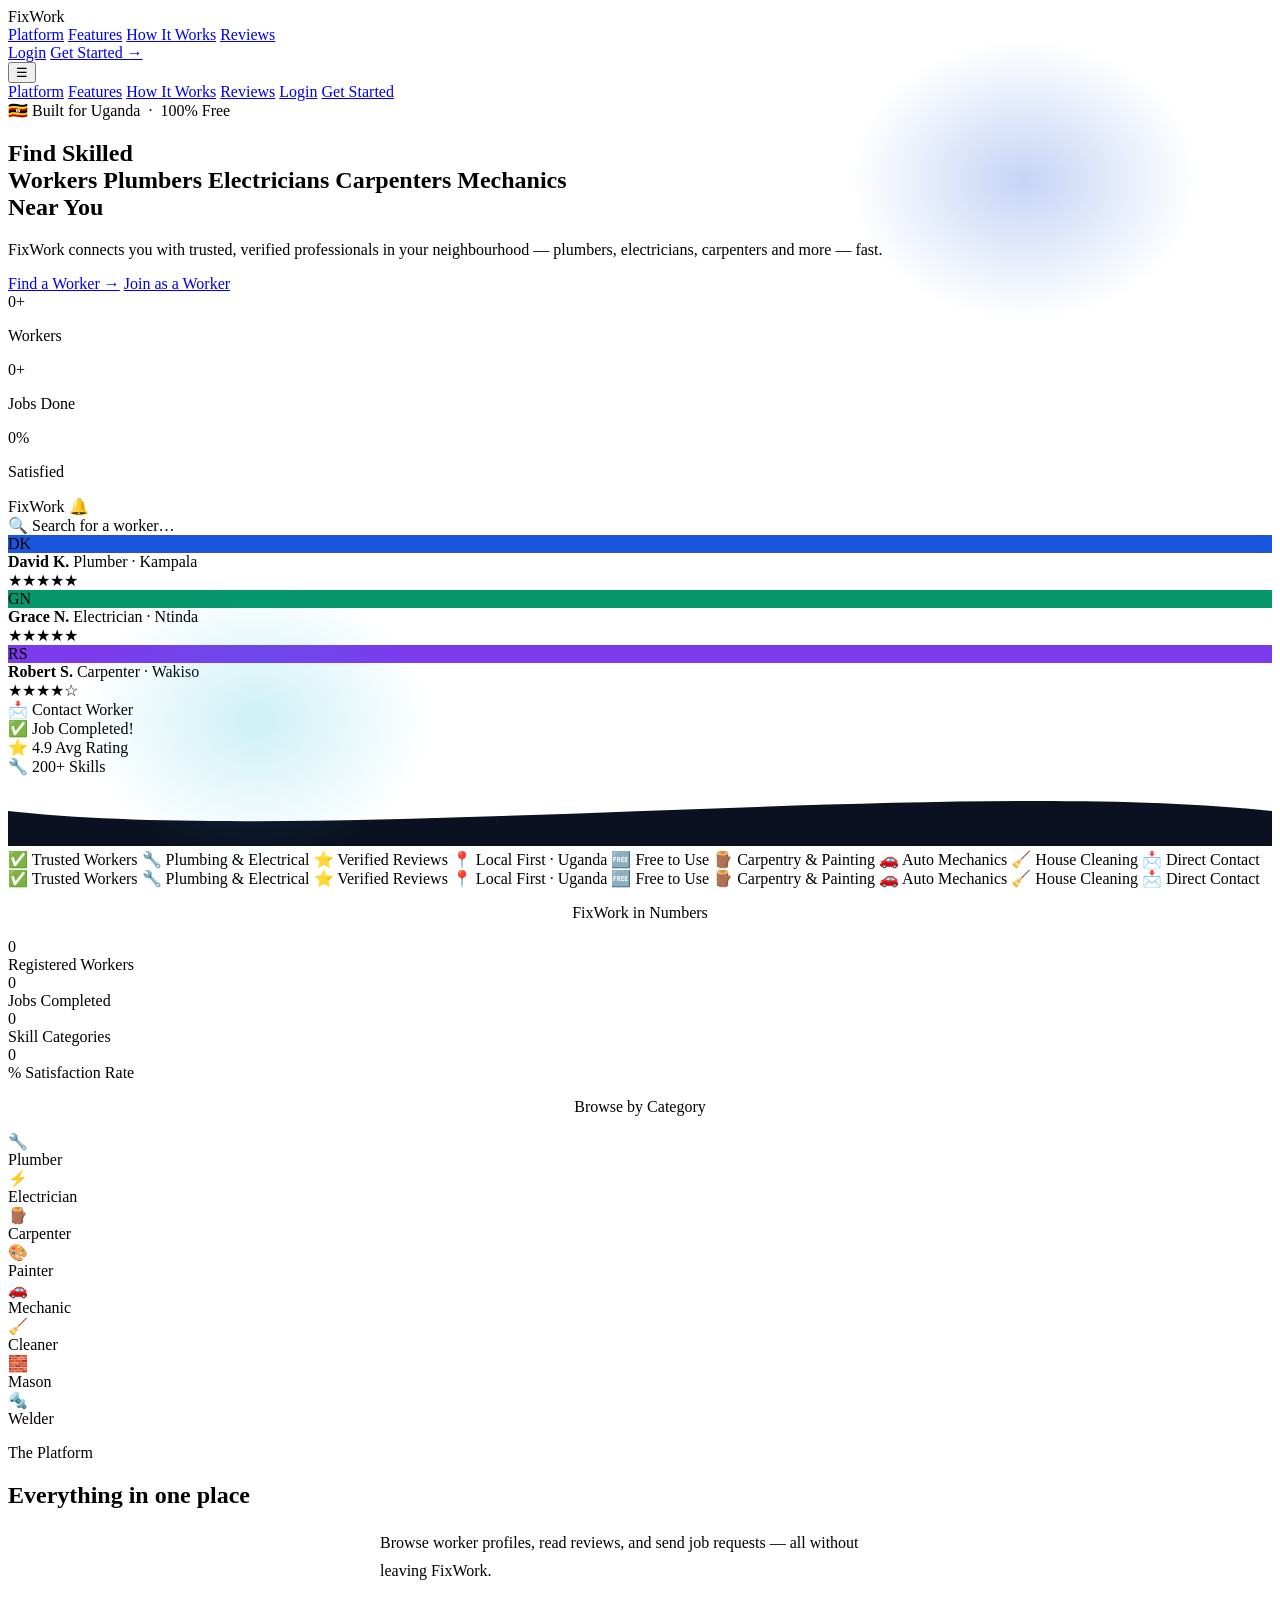
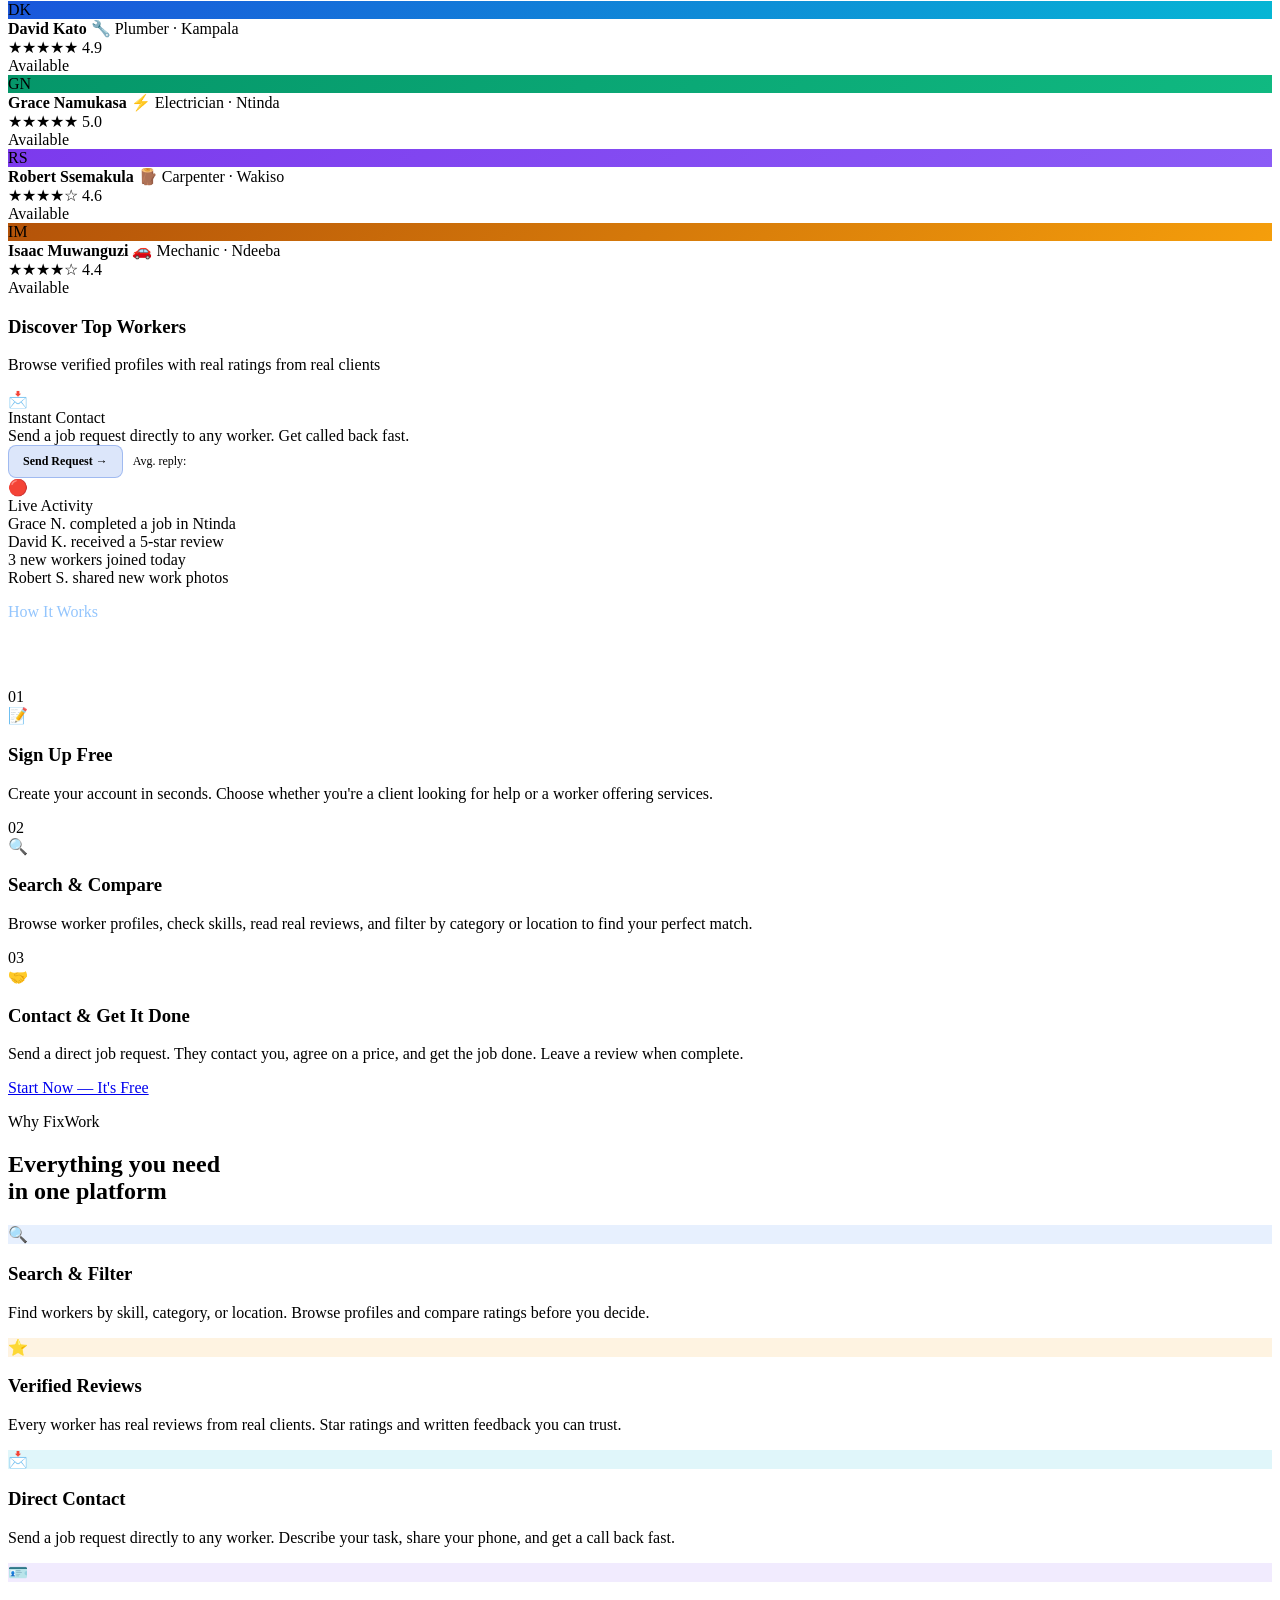
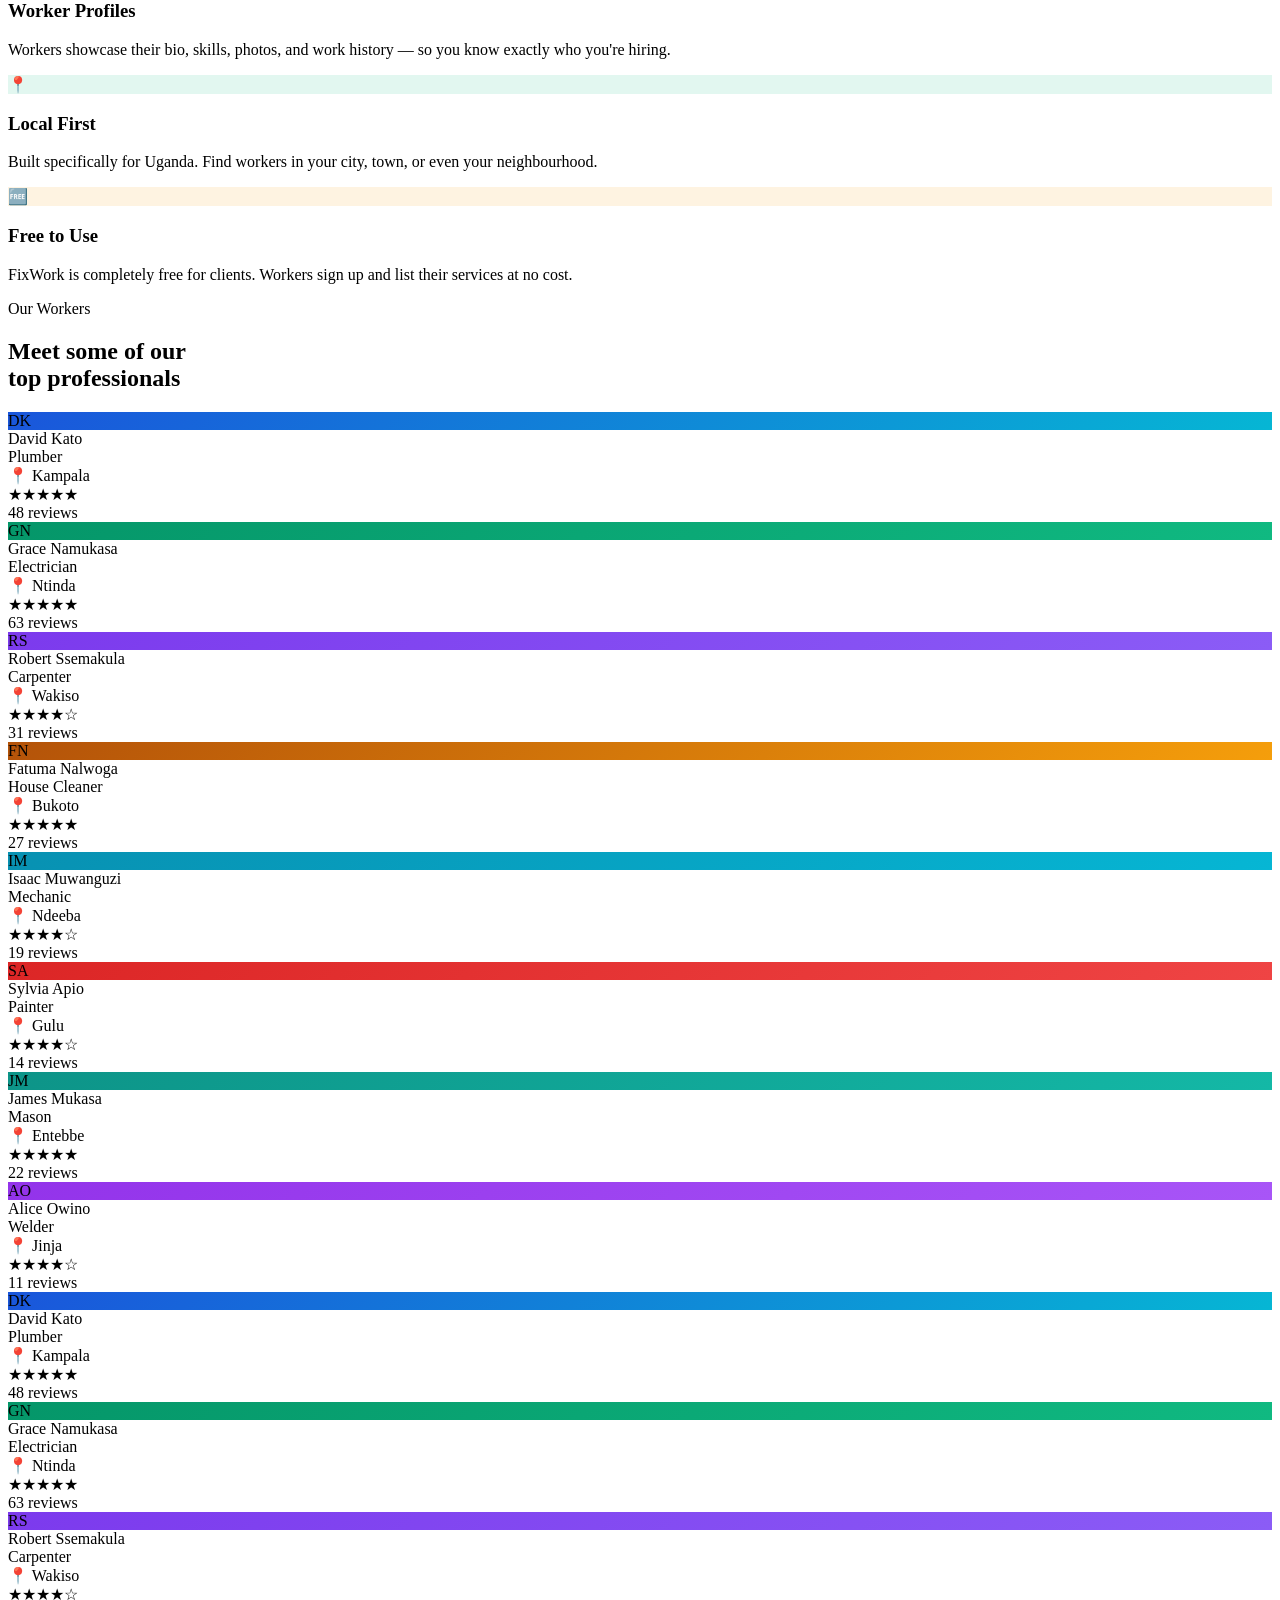
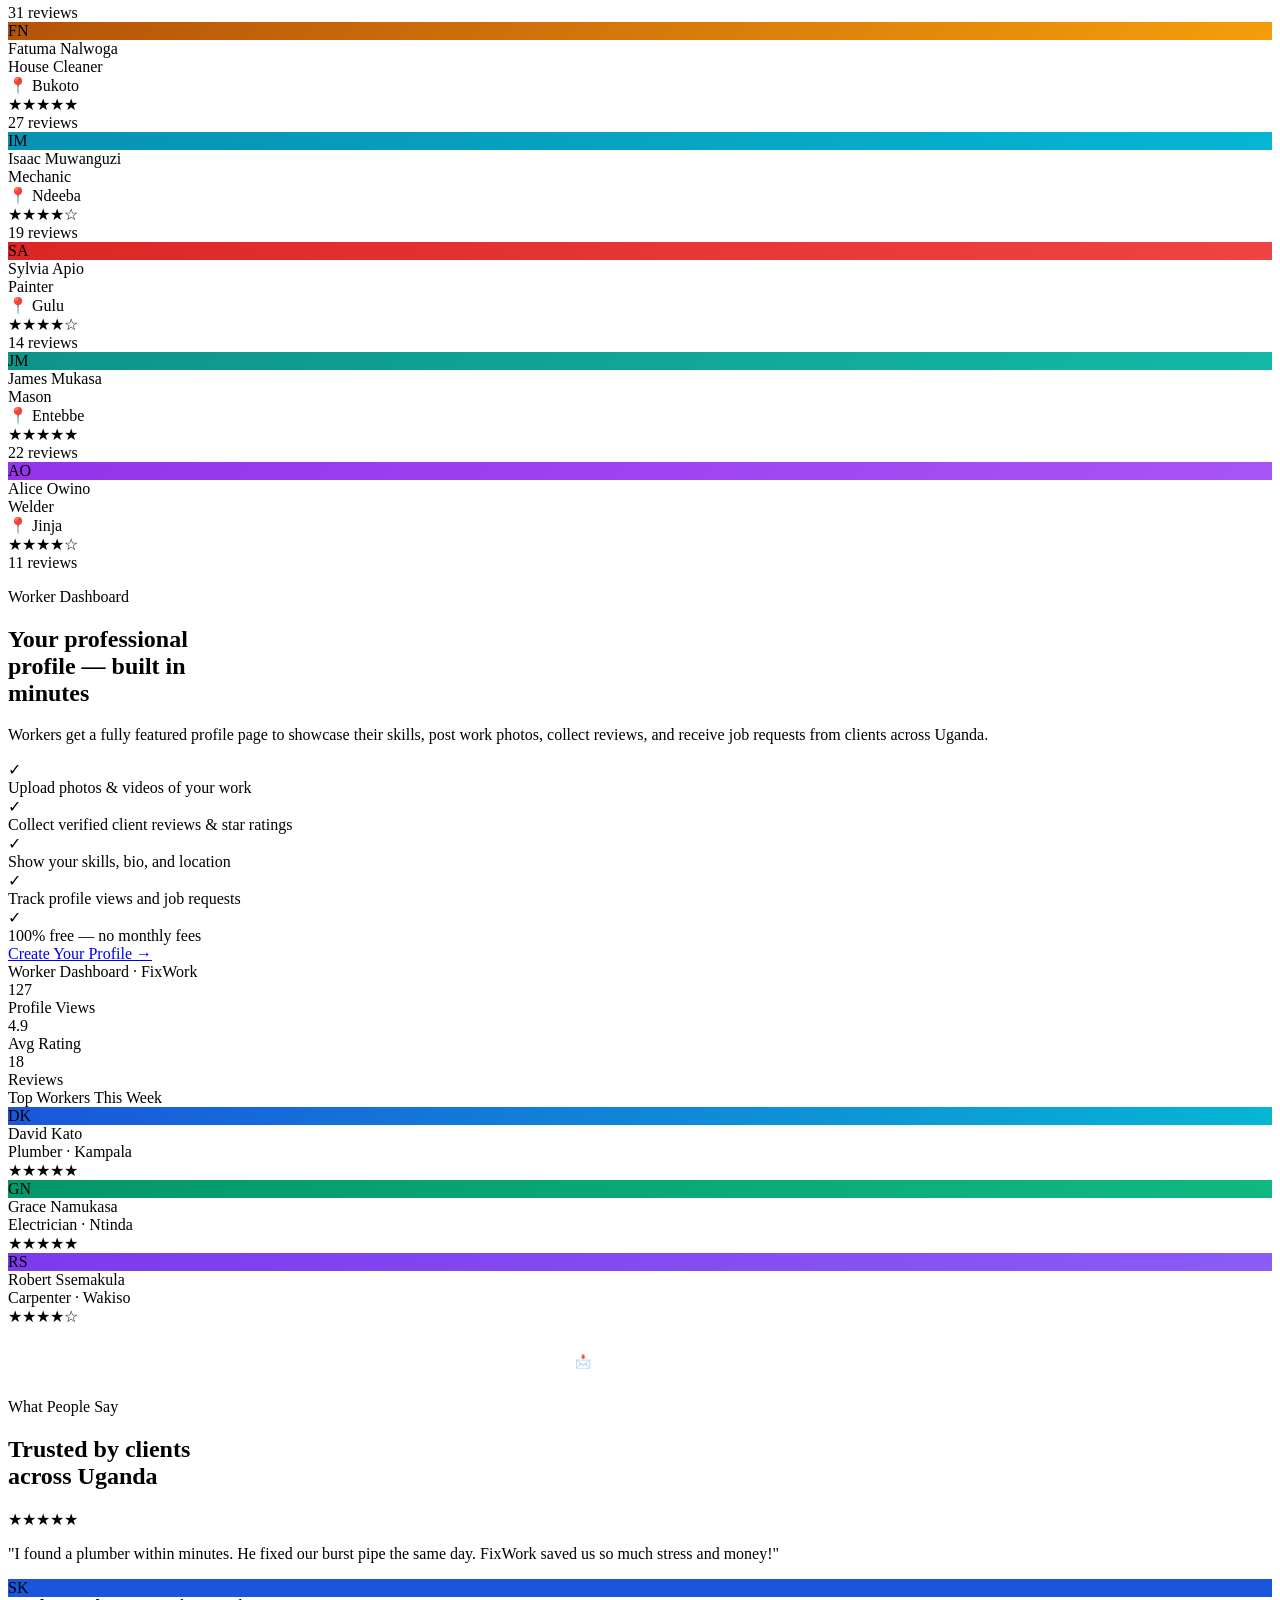
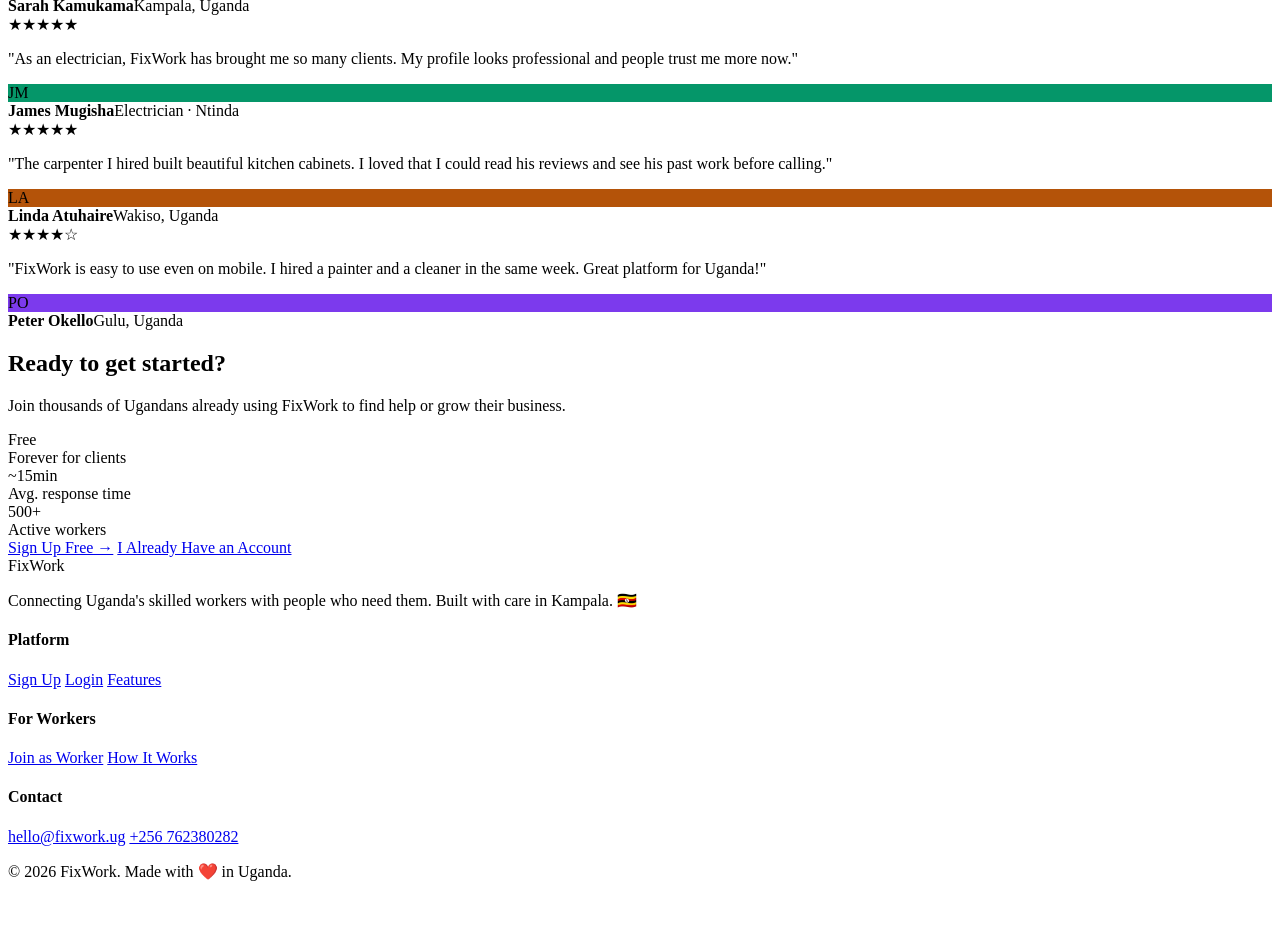
==== commit b9655e9f: "Update index.html" ====
--- a/index.html
+++ b/index.html
@@ -5,501 +5,7 @@
 <meta name="viewport" content="width=device-width, initial-scale=1.0">
 <title>FixWork – Find Trusted Workers Near You</title>
 <link href="https://fonts.googleapis.com/css2?family=Syne:wght@400;600;700;800&family=Outfit:wght@300;400;500;600;700;800&display=swap" rel="stylesheet">
-<style>
-/* ── RESET & BASE ── */
-*, *::before, *::after { margin:0; padding:0; box-sizing:border-box; }
-
-:root {
-  --blue:    #1a56db;
-  --blue-lt: #3b82f6;
-  --accent:  #06b6d4;
-  --gold:    #f59e0b;
-  --green:   #10b981;
-  --bg:      #070b13;
-  --bg2:     #0b1120;
-  --card:    rgba(255,255,255,0.04);
-  --border:  rgba(255,255,255,0.08);
-  --text:    #f1f5f9;
-  --muted:   rgba(255,255,255,0.45);
-}
-
-html { scroll-behavior: smooth; }
-body { font-family: 'Outfit', sans-serif; background: var(--bg); color: var(--text); overflow-x: hidden; }
-a { text-decoration: none; color: inherit; }
-.container { max-width: 1120px; margin: 0 auto; padding: 0 28px; }
-
-/* ── BUTTONS ── */
-.btn-primary {
-  display: inline-flex; align-items: center; gap: 8px;
-  background: linear-gradient(135deg, var(--blue), var(--accent));
-  color: white; padding: 15px 30px; border-radius: 50px;
-  font-weight: 700; font-size: 15px; transition: 0.3s cubic-bezier(0.16,1,0.3,1);
-  box-shadow: 0 4px 24px rgba(26,86,219,0.45); position: relative; overflow: hidden;
-}
-.btn-primary:hover { transform: translateY(-3px); box-shadow: 0 14px 36px rgba(26,86,219,0.55); }
-.btn-secondary {
-  display: inline-flex; align-items: center; gap: 8px;
-  background: rgba(255,255,255,0.07); color: var(--text);
-  padding: 15px 30px; border-radius: 50px; font-weight: 600; font-size: 15px;
-  border: 1px solid var(--border); transition: 0.3s; backdrop-filter: blur(8px);
-}
-.btn-secondary:hover { background: rgba(255,255,255,0.12); transform: translateY(-2px); }
-.btn-ghost { display: inline-flex; align-items: center; color: var(--muted); padding: 10px 20px; border-radius: 50px; font-weight: 500; font-size: 14px; transition: 0.2s; }
-.btn-ghost:hover { color: var(--text); background: rgba(255,255,255,0.06); }
-.btn-solid { display: inline-flex; align-items: center; background: var(--blue); color: white; padding: 10px 22px; border-radius: 50px; font-weight: 700; font-size: 14px; transition: 0.2s; }
-.btn-solid:hover { background: #1e429f; transform: translateY(-1px); }
-.btn-ghost-white { display: inline-flex; align-items: center; color: rgba(255,255,255,0.7); padding: 15px 30px; border-radius: 50px; font-weight: 600; font-size: 15px; border: 1.5px solid rgba(255,255,255,0.2); transition: 0.3s; }
-.btn-ghost-white:hover { background: rgba(255,255,255,0.08); color: white; }
-
-/* ── NAV ── */
-.nav {
-  position: fixed; top: 0; left: 0; right: 0; z-index: 999;
-  transition: background 0.4s, border-color 0.4s, box-shadow 0.4s;
-  border-bottom: 1px solid transparent;
-}
-.nav.scrolled {
-  background: rgba(7,11,19,0.94); backdrop-filter: blur(20px);
-  border-color: var(--border); box-shadow: 0 4px 32px rgba(0,0,0,0.5);
-}
-.nav-inner {
-  max-width: 1120px; margin: 0 auto; padding: 0 28px;
-  height: 68px; display: flex; align-items: center; gap: 36px;
-}
-.nav-logo { font-family: 'Syne', sans-serif; font-size: 24px; font-weight: 800; color: white; flex-shrink: 0; letter-spacing: -0.5px; }
-.nav-logo span { color: var(--accent); }
-.nav-links { display: flex; gap: 32px; flex: 1; }
-.nav-links a { font-size: 14px; font-weight: 500; color: var(--muted); transition: color 0.2s; }
-.nav-links a:hover { color: white; }
-.nav-actions { display: flex; align-items: center; gap: 8px; }
-.hamburger { display: none; background: none; border: none; font-size: 22px; cursor: pointer; margin-left: auto; color: var(--text); }
-.mobile-menu { display: none; flex-direction: column; padding: 16px 28px 24px; gap: 14px; background: rgba(7,11,19,0.98); backdrop-filter: blur(20px); border-top: 1px solid var(--border); }
-.mobile-menu.open { display: flex; }
-.mobile-menu a { font-size: 15px; font-weight: 500; color: var(--muted); transition: color 0.2s; }
-.mobile-menu a:hover { color: white; }
-@media (max-width: 768px) { .nav-links, .nav-actions { display: none; } .hamburger { display: block; } }
-
-/* ── HERO ── */
-.hero {
-  min-height: 100vh; background: var(--bg);
-  display: flex; flex-direction: column; justify-content: center;
-  position: relative; overflow: hidden; padding-top: 68px;
-}
-.hero-bg { position: absolute; inset: 0; pointer-events: none; }
-.blob { position: absolute; border-radius: 50%; filter: blur(100px); }
-.blob-1 { width: 700px; height: 700px; background: radial-gradient(circle, rgba(26,86,219,0.28), rgba(6,182,212,0.12)); top: -200px; right: -100px; animation: blobFloat 10s ease-in-out infinite; }
-.blob-2 { width: 450px; height: 450px; background: radial-gradient(circle, rgba(6,182,212,0.16), rgba(139,92,246,0.08)); bottom: 60px; left: -100px; animation: blobFloat 13s ease-in-out infinite reverse; }
-@keyframes blobFloat { 0%,100%{transform:translate(0,0) scale(1)} 33%{transform:translate(20px,-30px) scale(1.05)} 66%{transform:translate(-15px,15px) scale(0.97)} }
-
-/* Animated grid */
-.hero-grid {
-  position: absolute; inset: 0;
-  background-image: linear-gradient(rgba(255,255,255,0.04) 1px, transparent 1px), linear-gradient(90deg, rgba(255,255,255,0.04) 1px, transparent 1px);
-  background-size: 60px 60px;
-  animation: gridScroll 20s linear infinite;
-}
-@keyframes gridScroll { from{background-position:0 0} to{background-position:60px 60px} }
-
-.hero-inner {
-  position: relative; z-index: 1;
-  max-width: 1120px; margin: 0 auto;
-  padding: 80px 28px 130px;
-  display: flex; align-items: center; gap: 60px;
-}
-.hero-text { flex: 1; min-width: 0; }
-
-.hero-badge {
-  display: inline-flex; align-items: center; gap: 8px;
-  background: rgba(26,86,219,0.15); border: 1px solid rgba(26,86,219,0.3);
-  border-radius: 50px; padding: 6px 18px;
-  font-size: 12px; font-weight: 700; color: var(--accent);
-  margin-bottom: 28px; letter-spacing: 1px; text-transform: uppercase;
-  animation: fadeSlideUp 0.6s ease both;
-}
-.hero-title {
-  font-family: 'Syne', sans-serif;
-  font-size: clamp(46px, 6vw, 80px);
-  font-weight: 800; line-height: 1.0; letter-spacing: -3px;
-  color: white; margin-bottom: 24px;
-  animation: fadeSlideUp 0.6s ease 0.1s both;
-}
-.highlight {
-  color: transparent;
-  background: linear-gradient(135deg, var(--blue-lt), var(--accent));
-  -webkit-background-clip: text; background-clip: text;
-}
-/* Typewriter word cycle */
-.type-cycle { display: inline-block; min-width: 280px; }
-.type-cycle .word { display: none; }
-.type-cycle .word.active { display: inline; }
-
-.hero-desc {
-  font-size: 17px; color: var(--muted); line-height: 1.8;
-  max-width: 500px; margin-bottom: 38px; font-weight: 400;
-  animation: fadeSlideUp 0.6s ease 0.2s both;
-}
-.hero-btns { display: flex; gap: 12px; flex-wrap: wrap; margin-bottom: 56px; animation: fadeSlideUp 0.6s ease 0.3s both; }
-.hero-stats { display: flex; align-items: center; gap: 28px; animation: fadeSlideUp 0.6s ease 0.4s both; }
-.stat { text-align: left; }
-.stat-num { font-family: 'Syne', sans-serif; font-size: 32px; font-weight: 800; color: white; line-height: 1; }
-.stat span { font-size: 22px; font-weight: 700; color: var(--accent); }
-.stat p { font-size: 12px; color: var(--muted); font-weight: 500; margin-top: 3px; letter-spacing: 0.3px; }
-.stat-div { width: 1px; height: 44px; background: var(--border); }
-
-/* ── PHONE MOCKUP ── */
-.hero-visual { flex-shrink: 0; display: flex; justify-content: center; position: relative; animation: fadeSlideUp 0.8s ease 0.2s both; }
-.phone-mockup { position: relative; animation: phoneFloat 6s ease-in-out infinite; }
-@keyframes phoneFloat { 0%,100%{transform:translateY(0) rotate(0.5deg)} 50%{transform:translateY(-18px) rotate(-0.5deg)} }
-.phone-screen {
-  width: 280px; background: #0b1120; border-radius: 38px;
-  box-shadow: 0 0 0 1px rgba(255,255,255,0.1), 0 40px 80px rgba(0,0,0,0.6), 0 0 100px rgba(26,86,219,0.25);
-  overflow: hidden; border: 2px solid rgba(255,255,255,0.08);
-}
-.phone-topbar { background: linear-gradient(135deg, var(--blue), #1e429f); padding: 16px 16px 14px; display: flex; justify-content: space-between; align-items: center; }
-.phone-logo { color: white; font-family: 'Syne', sans-serif; font-weight: 800; font-size: 17px; letter-spacing: -0.5px; }
-.phone-notif { font-size: 16px; }
-.phone-search { margin: 12px; background: rgba(255,255,255,0.06); border: 1px solid rgba(255,255,255,0.08); border-radius: 12px; padding: 10px 12px; font-size: 12px; color: rgba(255,255,255,0.4); display: flex; align-items: center; gap: 6px; }
-.phone-cards { padding: 0 12px 8px; display: flex; flex-direction: column; gap: 8px; }
-.phone-card { background: rgba(255,255,255,0.05); border: 1px solid rgba(255,255,255,0.08); border-radius: 12px; padding: 10px; display: flex; align-items: center; gap: 10px; }
-.phone-avatar { width: 36px; height: 36px; border-radius: 50%; display: flex; align-items: center; justify-content: center; color: white; font-size: 12px; font-weight: 700; flex-shrink: 0; }
-.phone-info { flex: 1; min-width: 0; }
-.phone-info strong { display: block; font-size: 12px; font-weight: 600; color: rgba(255,255,255,0.9); }
-.phone-info span { font-size: 10px; color: rgba(255,255,255,0.4); }
-.phone-stars { font-size: 10px; color: var(--gold); flex-shrink: 0; }
-.phone-cta { margin: 12px; background: linear-gradient(135deg, var(--blue), var(--accent)); color: white; text-align: center; padding: 11px; border-radius: 12px; font-size: 13px; font-weight: 700; }
-
-/* Floating badges */
-.float-badge { position: absolute; background: rgba(11,17,32,0.92); border: 1px solid rgba(255,255,255,0.14); backdrop-filter: blur(12px); border-radius: 50px; padding: 9px 18px; font-size: 12px; font-weight: 600; color: rgba(255,255,255,0.88); box-shadow: 0 8px 28px rgba(0,0,0,0.45); white-space: nowrap; }
-.float-badge-1 { top: 14px; right: -90px; animation: badgePop 4s ease-in-out infinite; }
-.float-badge-2 { bottom: 90px; right: -100px; animation: badgePop 4s ease-in-out infinite 1.3s; }
-.float-badge-3 { bottom: 18px; left: -90px; animation: badgePop 4s ease-in-out infinite 2.6s; }
-@keyframes badgePop { 0%,100%{transform:scale(1) translateY(0)} 50%{transform:scale(1.06) translateY(-4px)} }
-
-.hero-wave { position: absolute; bottom: 0; left: 0; right: 0; line-height: 0; }
-.hero-wave svg { width: 100%; height: 80px; display: block; }
-
-@keyframes fadeSlideUp { from{opacity:0;transform:translateY(28px)} to{opacity:1;transform:translateY(0)} }
-
-/* ── SCROLL TICKER ── */
-.ticker-wrap {
-  background: var(--blue); overflow: hidden;
-  padding: 13px 0; white-space: nowrap;
-  border-top: 1px solid rgba(255,255,255,0.1);
-  border-bottom: 1px solid rgba(255,255,255,0.1);
-}
-.ticker-inner { display: inline-flex; animation: tickerScroll 30s linear infinite; }
-.ticker-item {
-  display: inline-flex; align-items: center; gap: 14px;
-  padding: 0 40px; font-size: 13px; font-weight: 600;
-  color: rgba(255,255,255,0.85); letter-spacing: 0.3px;
-}
-.ticker-dot { width: 5px; height: 5px; background: rgba(255,255,255,0.5); border-radius: 50%; }
-@keyframes tickerScroll { from{transform:translateX(0)} to{transform:translateX(-50%)} }
-
-/* ── SOCIAL PROOF / TRUST BAR ── */
-.trust-bar {
-  background: var(--bg2); padding: 56px 0;
-  border-bottom: 1px solid var(--border);
-}
-.trust-bar .section-label { text-align: center; margin-bottom: 36px; }
-.trust-numbers {
-  display: flex; justify-content: center; flex-wrap: wrap;
-  gap: 0;
-}
-.trust-num-item {
-  text-align: center; padding: 16px 52px;
-  border-right: 1px solid var(--border);
-}
-.trust-num-item:last-child { border-right: none; }
-.trust-big { font-family: 'Syne', sans-serif; font-size: 48px; font-weight: 800; line-height: 1; }
-.trust-big.blue { color: var(--blue-lt); }
-.trust-big.cyan { color: var(--accent); }
-.trust-big.gold { color: var(--gold); }
-.trust-big.green { color: var(--green); }
-.trust-label { font-size: 13px; color: var(--muted); font-weight: 500; margin-top: 6px; letter-spacing: 0.3px; }
-
-/* ── CATEGORIES ── */
-.categories { background: var(--bg2); padding: 56px 0; border-bottom: 1px solid var(--border); }
-.categories .section-label { text-align: center; margin-bottom: 28px; }
-.cat-grid { display: flex; justify-content: center; flex-wrap: wrap; gap: 10px; }
-.cat-item {
-  display: flex; align-items: center; gap: 8px;
-  background: var(--card); border: 1px solid var(--border); border-radius: 50px;
-  padding: 11px 22px; font-size: 13px; font-weight: 600;
-  cursor: pointer; color: var(--muted); transition: 0.25s;
-}
-.cat-item:hover { border-color: var(--accent); color: var(--accent); background: rgba(6,182,212,0.08); transform: translateY(-2px); }
-.cat-icon { font-size: 18px; }
-
-/* ── VISUAL SHOWCASE ── */
-.showcase {
-  padding: 110px 0; background: var(--bg); position: relative; overflow: hidden;
-}
-.showcase-grid {
-  display: grid; grid-template-columns: 1fr 1fr; gap: 24px;
-  margin-top: 64px;
-}
-.showcase-main {
-  grid-row: span 2;
-  border-radius: 24px; overflow: hidden; position: relative;
-  background: linear-gradient(135deg, #0d1a35 0%, #091525 100%);
-  border: 1px solid var(--border); min-height: 460px;
-  display: flex; flex-direction: column; justify-content: flex-end;
-  padding: 32px;
-  transition: transform 0.4s, box-shadow 0.4s;
-}
-.showcase-main:hover { transform: scale(1.01); box-shadow: 0 32px 80px rgba(0,0,0,0.5); }
-.showcase-main .bg-visual {
-  position: absolute; inset: 0;
-  background:
-    radial-gradient(ellipse 400px 400px at 60% 30%, rgba(26,86,219,0.3) 0%, transparent 70%),
-    radial-gradient(ellipse 300px 300px at 20% 70%, rgba(6,182,212,0.2) 0%, transparent 70%);
-}
-.showcase-worker-cards {
-  position: absolute; top: 30px; left: 50%; transform: translateX(-50%);
-  display: flex; flex-direction: column; gap: 10px; width: 85%;
-}
-.sw-card {
-  background: rgba(255,255,255,0.07); border: 1px solid rgba(255,255,255,0.12);
-  border-radius: 14px; padding: 12px 14px; display: flex; align-items: center; gap: 12px;
-  backdrop-filter: blur(8px); transition: 0.3s;
-}
-.sw-card:hover { background: rgba(255,255,255,0.12); transform: translateX(4px); }
-.sw-av {
-  width: 42px; height: 42px; border-radius: 50%;
-  display: flex; align-items: center; justify-content: center;
-  font-weight: 700; font-size: 14px; color: white; flex-shrink: 0;
-}
-.sw-info { flex: 1; }
-.sw-info strong { display: block; font-size: 13px; font-weight: 600; color: white; }
-.sw-info span { font-size: 11px; color: rgba(255,255,255,0.4); }
-.sw-rating { font-size: 11px; color: var(--gold); white-space: nowrap; }
-.sw-badge { font-size: 10px; background: rgba(16,185,129,0.2); color: var(--green); border-radius: 20px; padding: 2px 8px; font-weight: 600; }
-.showcase-label {
-  position: relative; z-index: 2;
-}
-.showcase-label h3 { font-family: 'Syne', sans-serif; font-size: 24px; font-weight: 800; color: white; margin-bottom: 8px; letter-spacing: -0.5px; }
-.showcase-label p { font-size: 14px; color: var(--muted); }
-
-.showcase-small {
-  border-radius: 24px; overflow: hidden; position: relative;
-  border: 1px solid var(--border); padding: 28px;
-  display: flex; flex-direction: column; justify-content: space-between;
-  min-height: 210px; transition: transform 0.4s, box-shadow 0.4s;
-}
-.showcase-small:hover { transform: scale(1.01); box-shadow: 0 24px 60px rgba(0,0,0,0.4); }
-.sc-dark { background: linear-gradient(135deg, #0d1a2e, #0a1422); }
-.sc-teal { background: linear-gradient(135deg, #041d26, #062030); }
-.sc-accent { position: absolute; inset: 0; pointer-events: none; }
-.sc-icon { font-size: 40px; margin-bottom: 12px; }
-.sc-title { font-family: 'Syne', sans-serif; font-size: 18px; font-weight: 800; color: white; margin-bottom: 6px; }
-.sc-sub { font-size: 13px; color: var(--muted); line-height: 1.6; }
-.sc-stat { font-family: 'Syne', sans-serif; font-size: 36px; font-weight: 800; color: var(--accent); }
-.sc-stat-label { font-size: 12px; color: var(--muted); }
-
-/* Mini activity feed */
-.mini-feed { display: flex; flex-direction: column; gap: 8px; }
-.mini-feed-item { display: flex; align-items: center; gap: 10px; font-size: 12px; color: rgba(255,255,255,0.6); }
-.mini-feed-dot { width: 8px; height: 8px; border-radius: 50%; flex-shrink: 0; }
-
-/* ── HOW IT WORKS - Visual ── */
-.how {
-  background: var(--bg2); padding: 110px 0; position: relative;
-  overflow: hidden; border-top: 1px solid var(--border); border-bottom: 1px solid var(--border);
-}
-.how-bg { position: absolute; inset: 0; background-image: radial-gradient(circle, rgba(255,255,255,0.025) 1px, transparent 1px); background-size: 40px 40px; }
-.how-inner { position: relative; z-index: 1; }
-.steps { display: flex; align-items: stretch; gap: 0; margin-bottom: 56px; }
-.step {
-  background: rgba(255,255,255,0.03); border: 1px solid var(--border); border-radius: 0;
-  padding: 36px 30px; flex: 1; min-width: 200px;
-  transition: transform 0.3s, background 0.3s; position: relative; overflow: hidden;
-}
-.step:first-child { border-radius: 20px 0 0 20px; }
-.step:last-child { border-radius: 0 20px 20px 0; }
-.step::before { content: ''; position: absolute; top: 0; left: 0; right: 0; height: 3px; background: linear-gradient(90deg, var(--blue), var(--accent)); opacity: 0; transition: opacity 0.3s; }
-.step:hover { background: rgba(255,255,255,0.06); transform: translateY(-5px); }
-.step:hover::before { opacity: 1; }
-.step-num { font-family: 'Syne', sans-serif; font-size: 52px; font-weight: 800; color: rgba(255,255,255,0.06); margin-bottom: 16px; line-height: 1; }
-.step-icon { font-size: 32px; margin-bottom: 14px; }
-.step-body h3 { font-size: 18px; color: white; margin-bottom: 10px; font-family: 'Syne', sans-serif; font-weight: 700; }
-.step-body p { font-size: 14px; color: var(--muted); line-height: 1.75; }
-.step-connector { width: 0; position: relative; display: flex; align-items: center; z-index: 2; }
-.step-connector::after { content: '→'; position: absolute; left: -18px; font-size: 28px; color: rgba(255,255,255,0.12); font-family: 'Syne', sans-serif; }
-.how-cta { text-align: center; }
-
-/* ── FEATURES ── */
-.features { padding: 110px 0; background: var(--bg); position: relative; }
-.features::before { content: ''; position: absolute; inset: 0; background: radial-gradient(ellipse 800px 600px at 50% 50%, rgba(26,86,219,0.05) 0%, transparent 70%); pointer-events: none; }
-.features-grid { display: grid; grid-template-columns: repeat(auto-fill, minmax(310px, 1fr)); gap: 20px; }
-.feature-card {
-  background: var(--card); border: 1px solid var(--border);
-  border-radius: 20px; padding: 32px;
-  transition: transform 0.35s cubic-bezier(0.16,1,0.3,1), box-shadow 0.35s, border-color 0.35s;
-  position: relative; overflow: hidden;
-}
-.feature-card::before { content: ''; position: absolute; top: 0; left: 0; right: 0; height: 1px; background: linear-gradient(90deg, transparent, rgba(255,255,255,0.1), transparent); }
-.feature-card:hover { transform: translateY(-8px); box-shadow: 0 24px 56px rgba(0,0,0,0.35); border-color: rgba(26,86,219,0.4); }
-.feature-icon { width: 56px; height: 56px; border-radius: 16px; display: flex; align-items: center; justify-content: center; font-size: 26px; margin-bottom: 22px; border: 1px solid rgba(255,255,255,0.08); }
-.feature-card h3 { font-size: 18px; font-weight: 700; margin-bottom: 10px; color: white; font-family: 'Syne', sans-serif; letter-spacing: -0.3px; }
-.feature-card p { font-size: 14px; color: var(--muted); line-height: 1.8; }
-
-/* ── WORKER SHOWCASE STRIP ── */
-.workers-strip { padding: 100px 0; background: var(--bg2); overflow: hidden; border-top: 1px solid var(--border); }
-.workers-carousel { margin-top: 52px; overflow: hidden; position: relative; }
-.workers-carousel::before, .workers-carousel::after {
-  content: ''; position: absolute; top: 0; bottom: 0; width: 120px; z-index: 2; pointer-events: none;
-}
-.workers-carousel::before { left: 0; background: linear-gradient(90deg, var(--bg2), transparent); }
-.workers-carousel::after  { right: 0; background: linear-gradient(-90deg, var(--bg2), transparent); }
-.workers-track { display: flex; gap: 20px; animation: carouselScroll 32s linear infinite; width: max-content; }
-.workers-track:hover { animation-play-state: paused; }
-@keyframes carouselScroll { from{transform:translateX(0)} to{transform:translateX(-50%)} }
-.wc-card {
-  background: rgba(255,255,255,0.04); border: 1px solid var(--border);
-  border-radius: 20px; padding: 24px; width: 220px; flex-shrink: 0;
-  transition: transform 0.3s, border-color 0.3s, background 0.3s;
-  cursor: pointer;
-}
-.wc-card:hover { transform: translateY(-6px); border-color: rgba(26,86,219,0.4); background: rgba(26,86,219,0.06); }
-.wc-av { width: 56px; height: 56px; border-radius: 50%; display: flex; align-items: center; justify-content: center; color: white; font-size: 18px; font-weight: 700; margin-bottom: 14px; }
-.wc-name { font-size: 15px; font-weight: 700; color: white; margin-bottom: 4px; }
-.wc-role { font-size: 12px; color: var(--accent); font-weight: 600; margin-bottom: 8px; }
-.wc-loc { font-size: 11px; color: var(--muted); margin-bottom: 12px; }
-.wc-stars { font-size: 12px; color: var(--gold); margin-bottom: 4px; }
-.wc-reviews { font-size: 11px; color: var(--muted); }
-
-/* ── TESTIMONIALS ── */
-.testimonials { padding: 110px 0; background: var(--bg); }
-.testi-grid { display: grid; grid-template-columns: repeat(auto-fill, minmax(270px, 1fr)); gap: 20px; }
-.testi-card {
-  background: var(--card); border: 1px solid var(--border); border-radius: 20px;
-  padding: 28px; transition: transform 0.3s, box-shadow 0.3s;
-  display: flex; flex-direction: column; gap: 16px; position: relative; overflow: hidden;
-}
-.testi-card::before { content: '"'; position: absolute; top: 16px; right: 20px; font-family: 'Syne', sans-serif; font-size: 80px; color: rgba(26,86,219,0.12); line-height: 1; }
-.testi-card:hover { transform: translateY(-6px); box-shadow: 0 24px 52px rgba(0,0,0,0.35); }
-.testi-stars { color: var(--gold); font-size: 15px; letter-spacing: 2px; }
-.testi-text { font-size: 14px; color: rgba(255,255,255,0.65); line-height: 1.85; flex: 1; }
-.testi-author { display: flex; align-items: center; gap: 12px; padding-top: 16px; border-top: 1px solid var(--border); }
-.testi-avatar { width: 44px; height: 44px; border-radius: 50%; display: flex; align-items: center; justify-content: center; color: white; font-size: 14px; font-weight: 700; flex-shrink: 0; }
-.testi-author strong { display: block; font-size: 14px; font-weight: 600; color: white; }
-.testi-author span { font-size: 12px; color: var(--muted); }
-
-/* ── VIDEO / IMMERSIVE SECTION ── */
-.immersive {
-  position: relative; padding: 120px 0; background: var(--bg);
-  border-top: 1px solid var(--border); overflow: hidden;
-}
-.immersive-bg {
-  position: absolute; inset: 0;
-  background:
-    radial-gradient(ellipse 600px 600px at 0% 50%, rgba(26,86,219,0.15) 0%, transparent 70%),
-    radial-gradient(ellipse 400px 400px at 100% 50%, rgba(6,182,212,0.1) 0%, transparent 70%);
-  pointer-events: none;
-}
-.immersive-inner { position: relative; z-index: 1; display: flex; align-items: center; gap: 80px; }
-.immersive-text { flex: 1; }
-.immersive-text h2 { font-family: 'Syne', sans-serif; font-size: clamp(32px, 4vw, 50px); font-weight: 800; letter-spacing: -2px; color: white; line-height: 1.1; margin-bottom: 20px; }
-.immersive-text p { font-size: 16px; color: var(--muted); line-height: 1.85; margin-bottom: 32px; }
-.immersive-checklist { display: flex; flex-direction: column; gap: 14px; margin-bottom: 36px; }
-.check-item { display: flex; align-items: flex-start; gap: 12px; font-size: 14px; color: rgba(255,255,255,0.7); line-height: 1.5; }
-.check-icon { width: 24px; height: 24px; border-radius: 50%; background: rgba(16,185,129,0.15); border: 1px solid rgba(16,185,129,0.3); display: flex; align-items: center; justify-content: center; flex-shrink: 0; font-size: 12px; color: var(--green); margin-top: 0px; }
-.immersive-visual { flex-shrink: 0; width: 480px; }
-.dashboard-mockup {
-  background: #0b1120; border: 1px solid var(--border);
-  border-radius: 20px; overflow: hidden;
-  box-shadow: 0 40px 80px rgba(0,0,0,0.6), 0 0 80px rgba(26,86,219,0.15);
-}
-.dash-topbar { background: rgba(255,255,255,0.04); border-bottom: 1px solid var(--border); padding: 14px 18px; display: flex; align-items: center; gap: 8px; }
-.dash-dot { width: 10px; height: 10px; border-radius: 50%; }
-.dash-dot.red { background: #ef4444; }
-.dash-dot.yellow { background: #f59e0b; }
-.dash-dot.green { background: #10b981; }
-.dash-title { font-size: 12px; color: var(--muted); margin-left: 8px; font-weight: 500; }
-.dash-body { padding: 20px; }
-.dash-stats { display: grid; grid-template-columns: 1fr 1fr 1fr; gap: 10px; margin-bottom: 16px; }
-.dash-stat { background: rgba(255,255,255,0.04); border: 1px solid var(--border); border-radius: 12px; padding: 14px; text-align: center; }
-.dash-stat .num { font-family: 'Syne', sans-serif; font-size: 24px; font-weight: 800; }
-.dash-stat .num.b { color: var(--blue-lt); }
-.dash-stat .num.c { color: var(--accent); }
-.dash-stat .num.g { color: var(--green); }
-.dash-stat .lbl { font-size: 10px; color: var(--muted); margin-top: 3px; }
-.dash-workers-label { font-size: 11px; color: var(--muted); margin-bottom: 10px; font-weight: 600; text-transform: uppercase; letter-spacing: 0.5px; }
-.dash-worker-row { display: flex; align-items: center; gap: 10px; padding: 10px; background: rgba(255,255,255,0.03); border-radius: 10px; margin-bottom: 8px; border: 1px solid var(--border); }
-.dash-wr-av { width: 32px; height: 32px; border-radius: 50%; display: flex; align-items: center; justify-content: center; font-size: 11px; font-weight: 700; color: white; flex-shrink: 0; }
-.dash-wr-name { font-size: 12px; font-weight: 600; color: white; }
-.dash-wr-role { font-size: 10px; color: var(--muted); }
-.dash-wr-stars { font-size: 10px; color: var(--gold); margin-left: auto; }
-
-/* ── CTA BANNER ── */
-.cta-banner { background: linear-gradient(135deg, #07101e, #0b1527); padding: 100px 0; position: relative; overflow: hidden; border-top: 1px solid var(--border); }
-.cta-bg { position: absolute; inset: 0; background: radial-gradient(ellipse 700px 500px at 30% 50%, rgba(26,86,219,0.2) 0%, transparent 70%), radial-gradient(ellipse 500px 400px at 80% 50%, rgba(6,182,212,0.12) 0%, transparent 70%); pointer-events: none; }
-.cta-inner { display: flex; align-items: center; justify-content: space-between; gap: 40px; flex-wrap: wrap; position: relative; z-index: 1; }
-.cta-text h2 { font-family: 'Syne', sans-serif; font-size: clamp(30px, 4vw, 44px); color: white; margin-bottom: 10px; font-weight: 800; letter-spacing: -1.5px; }
-.cta-text p { font-size: 16px; color: var(--muted); }
-.cta-btns { display: flex; gap: 12px; flex-wrap: wrap; }
-
-/* Animated counter */
-.cta-mini-stats { display: flex; gap: 36px; margin-top: 28px; }
-.cta-mini-stat .num { font-family: 'Syne', sans-serif; font-size: 28px; font-weight: 800; color: var(--accent); }
-.cta-mini-stat .lbl { font-size: 12px; color: var(--muted); }
-
-/* ── FOOTER ── */
-.footer { background: #030507; padding: 64px 0 0; border-top: 1px solid var(--border); }
-.footer-inner { display: flex; gap: 64px; flex-wrap: wrap; padding-bottom: 48px; border-bottom: 1px solid var(--border); }
-.footer-brand { flex: 1.5; min-width: 200px; }
-.footer-logo { font-family: 'Syne', sans-serif; font-size: 26px; font-weight: 800; color: white; margin-bottom: 14px; letter-spacing: -0.5px; }
-.footer-logo span { color: var(--accent); }
-.footer-brand p { font-size: 14px; color: rgba(255,255,255,0.3); line-height: 1.85; max-width: 250px; }
-.footer-links { display: flex; gap: 56px; flex-wrap: wrap; }
-.footer-col { display: flex; flex-direction: column; gap: 12px; }
-.footer-col h4 { font-size: 11px; font-weight: 700; text-transform: uppercase; letter-spacing: 1.5px; color: rgba(255,255,255,0.25); margin-bottom: 4px; }
-.footer-col a { font-size: 14px; color: rgba(255,255,255,0.45); transition: color 0.2s; }
-.footer-col a:hover { color: white; }
-.footer-bottom { text-align: center; padding: 22px; font-size: 13px; color: rgba(255,255,255,0.2); }
-
-/* ── SECTION LABELS ── */
-.section-label { font-size: 11px; font-weight: 700; text-transform: uppercase; letter-spacing: 2px; color: var(--accent); margin-bottom: 12px; }
-.section-title { font-family: 'Syne', sans-serif; font-size: clamp(30px, 4vw, 46px); font-weight: 800; line-height: 1.08; letter-spacing: -1.5px; color: white; }
-.section-head { text-align: center; margin-bottom: 60px; }
-
-/* ── REVEAL ── */
-.reveal { opacity: 0; transform: translateY(36px); transition: opacity 0.7s ease, transform 0.7s ease; }
-.reveal.visible { opacity: 1; transform: translateY(0); }
-
-/* ── RESPONSIVE ── */
-@media (max-width: 1050px) {
-  .immersive-inner { flex-direction: column; }
-  .immersive-visual { width: 100%; }
-  .showcase-grid { grid-template-columns: 1fr; }
-  .showcase-main { grid-row: auto; }
-}
-@media (max-width: 900px) {
-  .hero-inner { flex-direction: column; text-align: center; padding: 80px 28px 130px; }
-  .hero-desc { margin: 0 auto 36px; }
-  .hero-btns { justify-content: center; }
-  .hero-stats { justify-content: center; }
-  .hero-visual { margin-top: 24px; }
-  .float-badge-1 { right: -24px; top: 10px; font-size: 11px; }
-  .float-badge-2 { right: -24px; }
-  .float-badge-3 { left: -24px; }
-  .steps { flex-direction: column; }
-  .step:first-child { border-radius: 20px 20px 0 0; }
-  .step:last-child { border-radius: 0 0 20px 20px; }
-  .step-connector { display: none; }
-  .cta-inner { text-align: center; justify-content: center; }
-  .trust-numbers { flex-wrap: wrap; gap: 0; }
-  .trust-num-item { padding: 16px 28px; }
-}
-@media (max-width: 600px) {
-  .hero-title { letter-spacing: -1px; }
-  .phone-mockup { transform: scale(0.88); transform-origin: center top; }
-  .float-badge { display: none; }
-  .footer-inner { flex-direction: column; gap: 36px; }
-  .footer-links { gap: 28px; }
-  .trust-num-item { border-right: none; border-bottom: 1px solid var(--border); padding: 20px 24px; }
-}
-</style>
+<link rel="stylesheet" href="index.css">
 </head>
 <body>
 
@@ -899,7 +405,7 @@
   </div>
 </section>
 
-<!-- IMMERSIVE / ADMIN MOCKUP -->
+<!-- IMMERSIVE / WORKER DASHBOARD PREVIEW -->
 <section class="immersive" id="admin-preview">
   <div class="immersive-bg"></div>
   <div class="container immersive-inner">
@@ -1038,102 +544,27 @@
       </div>
       <div class="footer-col">
         <h4>Contact</h4>
-        <a href="mailto:hello@fixwork.ug">hello@fixwork.ug</a>
-        <a href="#">+256 700 000 000</a>
+        <a href="mailto:alainbuhashe87@gmail.com">hello@fixwork.ug</a>
+        <a href="#">+256 762380282</a>
       </div>
     </div>
   </div>
   <div class="footer-bottom">
-    <p>© 2025 FixWork. Made with ❤️ in Uganda.</p>
+    <p>© 2026 FixWork. Made with ❤️ in Uganda.</p>
+    <a href="admin-login.html" style="
+      display: inline-block;
+      margin-top: 10px;
+      font-size: 11px;
+      color: rgba(255,255,255,0.1);
+      text-decoration: none;
+      letter-spacing: 0.5px;
+      transition: color 0.3s;
+    " onmouseover="this.style.color='rgba(255,255,255,0.35)'" onmouseout="this.style.color='rgba(255,255,255,0.1)'">
+      🛡 Admin
+    </a>
   </div>
 </footer>
 
-<script>
-// ── NAV SCROLL ──────────────────────────────
-window.addEventListener('scroll', function() {
-  document.getElementById('navbar').classList.toggle('scrolled', window.scrollY > 40);
-});
-
-function toggleMenu() {
-  document.getElementById('mobileMenu').classList.toggle('open');
-}
-
-// ── REVEAL ON SCROLL ──────────────────────────────
-const observer = new IntersectionObserver(function(entries) {
-  entries.forEach(function(e) {
-    if (e.isIntersecting) {
-      e.target.classList.add('visible');
-      observer.unobserve(e.target);
-    }
-  });
-}, { threshold: 0.12 });
-document.querySelectorAll('.reveal').forEach(function(el) { observer.observe(el); });
-
-// ── COUNT-UP ANIMATION ──────────────────────────────
-function animateCountUp(el) {
-  const target = parseInt(el.dataset.target);
-  const duration = 1600;
-  const start = performance.now();
-  function step(now) {
-    const progress = Math.min((now - start) / duration, 1);
-    const ease = 1 - Math.pow(1 - progress, 3);
-    el.textContent = Math.floor(ease * target);
-    if (progress < 1) requestAnimationFrame(step);
-    else el.textContent = target;
-  }
-  requestAnimationFrame(step);
-}
-
-const countObserver = new IntersectionObserver(function(entries) {
-  entries.forEach(function(e) {
-    if (e.isIntersecting && e.target.dataset.target) {
-      animateCountUp(e.target);
-      countObserver.unobserve(e.target);
-    }
-  });
-}, { threshold: 0.4 });
-document.querySelectorAll('.count-up').forEach(function(el) { countObserver.observe(el); });
-
-// ── TYPEWRITER WORD CYCLE ──────────────────────────────
-(function() {
-  const words = document.querySelectorAll('#typeCycle .word');
-  let idx = 0;
-  setInterval(function() {
-    words[idx].classList.remove('active');
-    idx = (idx + 1) % words.length;
-    words[idx].classList.add('active');
-  }, 2000);
-})();
-
-// Word swap animation
-const style = document.createElement('style');
-style.textContent = `
-  .type-cycle .word {
-    display: none; opacity: 0;
-    transform: translateY(10px);
-    transition: opacity 0.4s, transform 0.4s;
-  }
-  .type-cycle .word.active {
-    display: inline-block; opacity: 1;
-    transform: translateY(0);
-    animation: wordIn 0.4s cubic-bezier(0.16,1,0.3,1) both;
-  }
-  @keyframes wordIn {
-    from { opacity: 0; transform: translateY(16px); }
-    to   { opacity: 1; transform: translateY(0); }
-  }
-`;
-document.head.appendChild(style);
-
-// ── PARALLAX BLOBS (SUBTLE) ──────────────────────────────
-document.addEventListener('mousemove', function(e) {
-  const x = (e.clientX / window.innerWidth - 0.5) * 18;
-  const y = (e.clientY / window.innerHeight - 0.5) * 18;
-  const b1 = document.querySelector('.blob-1');
-  const b2 = document.querySelector('.blob-2');
-  if (b1) b1.style.transform = 'translate(' + x + 'px, ' + y + 'px)';
-  if (b2) b2.style.transform = 'translate(' + (-x * 0.5) + 'px, ' + (-y * 0.5) + 'px)';
-});
-</script>
+<script src="index.js"></script>
 </body>
 </html>
--- a/index.css
+++ b/index.css
@@ -0,0 +1,2 @@
+/* index.css — All styles are now embedded in index.html for performance.
+   This file is kept for compatibility. Add any overrides here. */
